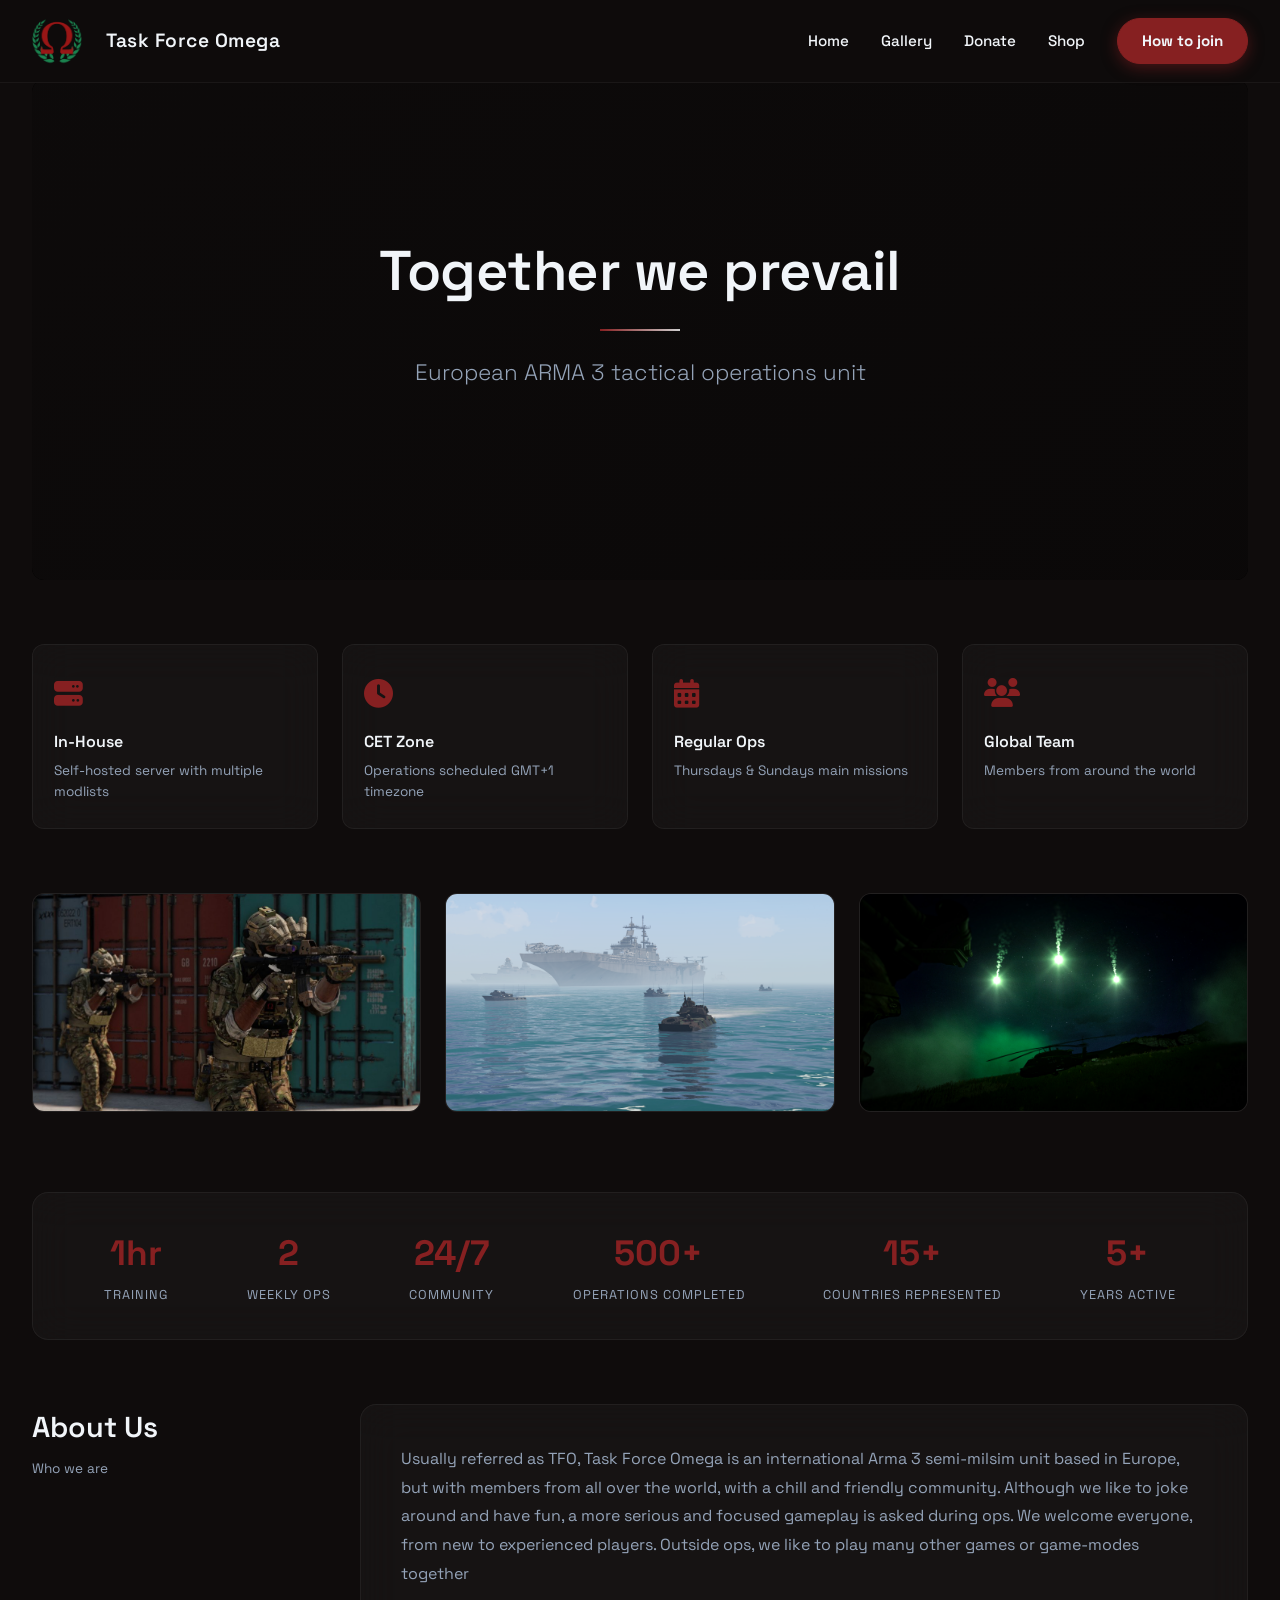
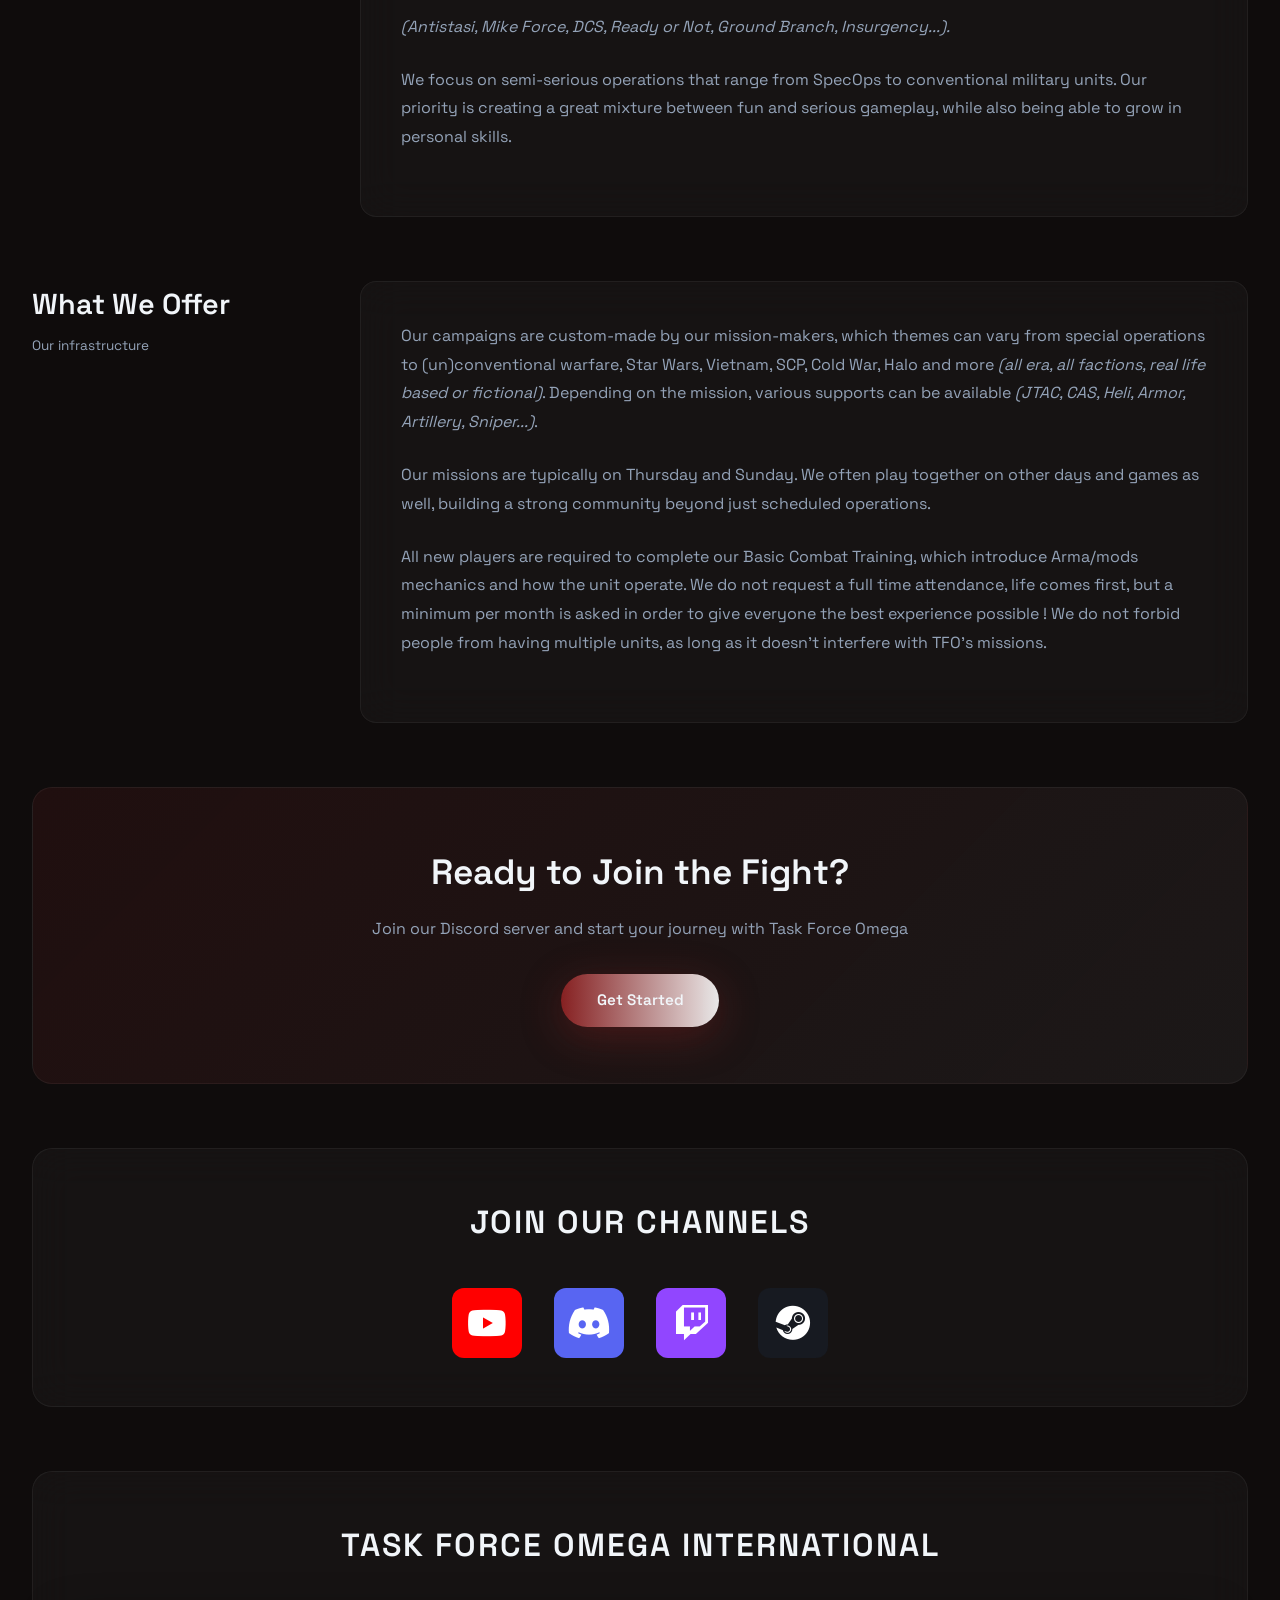
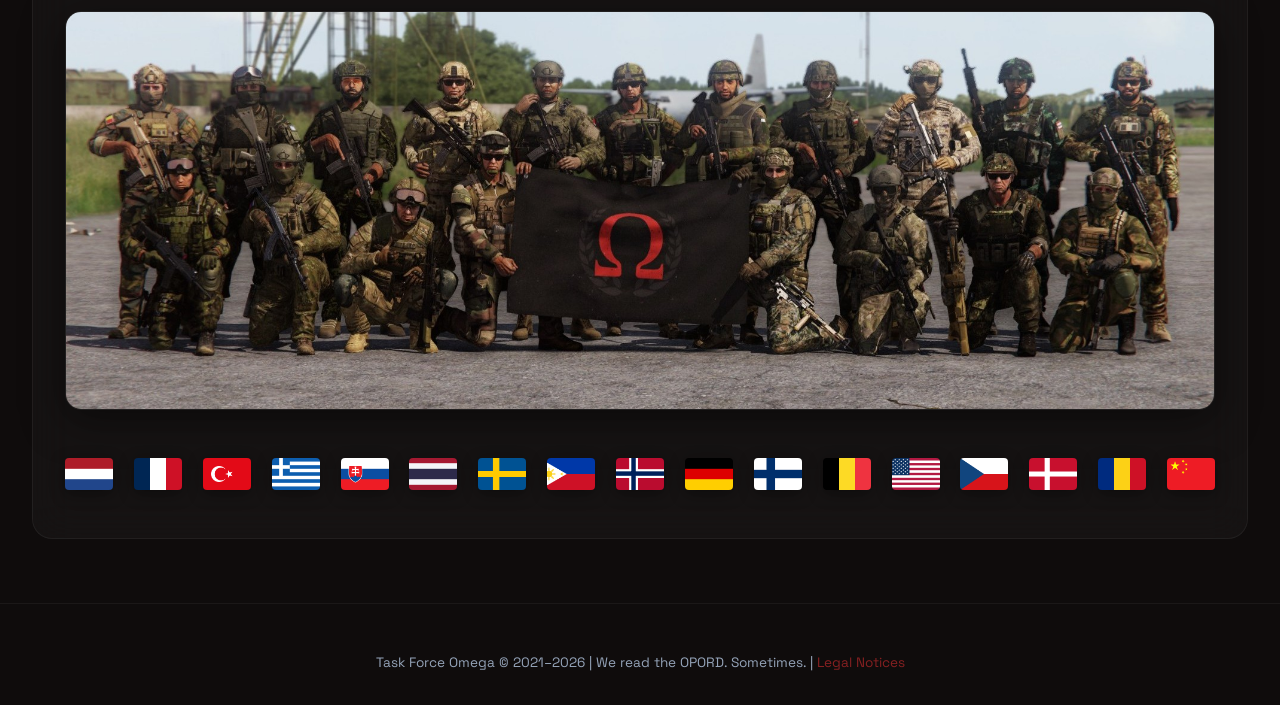
==== index.html @ 9d0a9ff1 "initial commit" ====
<!DOCTYPE html>
<html lang="en">
<head>
    <meta charset="UTF-8">
    <meta name="viewport" content="width=device-width, initial-scale=1.0">
    <meta name="theme-color" content="#862021">
    <title>Task Force Omega - Semi-Milsim Arma 3 Unit</title>

    <!-- Favicon -->
    <link rel="shortcut icon" type="image/png" href="tfo-emoji.png">

    <!-- Stylesheets -->
    <link rel="stylesheet" href="styles.css">

    <!-- Google Fonts -->
    <link rel="preconnect" href="https://fonts.googleapis.com">
    <link rel="preconnect" href="https://fonts.gstatic.com" crossorigin>
    <link href="https://fonts.googleapis.com/css2?family=Space+Grotesk:wght@300;400;500;600;700&display=swap" rel="stylesheet">

    <!-- Font Awesome Icons -->
    <link rel="stylesheet" href="https://cdnjs.cloudflare.com/ajax/libs/font-awesome/6.5.1/css/all.min.css">

    <!-- SEO & Social Sharing -->
    <meta name="robots" content="index, follow">
    <meta name="description" content="Task Force Omega is an international Arma 3 semi-milsim unit based in Europe. Join our chill yet tactical community for ops, training, and more.">
    <link rel="canonical" href="https://taskforceomega.eu/">

    <!-- Open Graph -->
    <meta property="og:site_name" content="Task Force Omega">
    <meta property="og:type" content="website">
    <meta property="og:url" content="https://taskforceomega.eu/">
    <meta property="og:title" content="Task Force Omega — Semi-Milsim Arma 3 Unit">
    <meta property="og:description" content="An international Arma 3 semi-milsim community. Serious ops, chill atmosphere. Join TFO today.">
    <meta property="og:image" content="https://taskforceomega.eu/assets/img/og/og-home.jpg">
    <meta property="og:image:width" content="1200">
    <meta property="og:image:height" content="630">
    <meta property="og:image:type" content="image/jpeg">
    <meta property="og:locale" content="en_GB">

    <!-- Twitter / X Card -->
    <meta name="twitter:card" content="summary_large_image">
    <meta name="twitter:title" content="Task Force Omega — Semi-Milsim Arma 3 Unit">
    <meta name="twitter:description" content="An international Arma 3 semi-milsim community. Serious ops, chill atmosphere. Join TFO today.">
    <meta name="twitter:image" content="https://taskforceomega.eu/assets/img/og/og-home.jpg">

    <!-- Structured Data — Organization Schema -->
    <script type="application/ld+json">
        {
            "@context": "https://schema.org",
            "@type": "Organization",
            "name": "Task Force Omega",
            "alternateName": "TFO",
            "url": "https://taskforceomega.eu",
            "logo": "https://taskforceomega.eu/tfo-emoji.png",
            "description": "Task Force Omega is an international Arma 3 semi-milsim unit based in Europe, with members from all over the world.",
            "sameAs": [
                "https://youtube.com/@taskforceomega",
                "https://discord.gg/FuwCrJF",
                "https://twitch.tv/taskforceomega",
                "https://steamcommunity.com/groups/taskforceomega"
            ]
        }
    </script>
</head>

<body>

<!-- Dust particles -->
<div class="dust-container" id="dustContainer"></div>


<!-- ================================================
     NAVIGATION
================================================ -->
<nav>
    <div class="nav-container">
        <div class="nav-left">
            <a href="index.html" class="logo-link">
                <img src="tfo-emoji.png" alt="Task Force Omega Logo" class="logo-image">
                <div class="logo-text">Task Force Omega</div>
            </a>
        </div>
        <div class="nav-menu">
            <a href="index.html" class="nav-link">Home</a>
            <a href="gallery.html" class="nav-link">Gallery</a>
            <a href="donate.html" class="nav-link">Donate</a>
            <a href="shop.html" class="nav-link shop-link" data-default="Shop" data-hover="Coming soon">Shop</a>
            <a href="join-us.html" class="nav-link highlight">How to join</a>
        </div>
    </div>
</nav>


<!-- ================================================
     MAIN WRAPPER
================================================ -->
<div class="wrapper">

    <!-- Hero — YouTube background, autoplay muted -->
    <section class="hero-section">
        <div class="video-background">
            <iframe
                    title="Task Force Omega — Unit Showcase"
                    src="https://www.youtube.com/embed/Ne2mgo9onow?autoplay=1&mute=1&loop=1&playlist=Ne2mgo9onow&controls=0&showinfo=0&rel=0&modestbranding=1&playsinline=1"
                    frameborder="0"
                    allow="autoplay; encrypted-media; picture-in-picture"
                    allowfullscreen>
            </iframe>
        </div>
        <div class="hero-overlay"></div>
        <div class="hero-content">
            <h1>Together we prevail</h1>
            <div class="accent-line"></div>
            <p class="hero-tagline">European ARMA 3 tactical operations unit</p>
        </div>
    </section>


    <!-- ================================================
         CONTENT WRAPPER
    ================================================ -->
    <div class="content-wrapper">

        <!-- Info cards -->
        <section class="info-cards">
            <div class="info-card">
                <div class="info-card-icon"><i class="fas fa-server"></i></div>
                <h3>In-House</h3>
                <p>Self-hosted server with multiple modlists</p>
            </div>
            <div class="info-card">
                <div class="info-card-icon"><i class="fas fa-clock"></i></div>
                <h3>CET Zone</h3>
                <p>Operations scheduled GMT+1 timezone</p>
            </div>
            <div class="info-card">
                <div class="info-card-icon"><i class="fas fa-calendar-alt"></i></div>
                <h3>Regular Ops</h3>
                <p>Thursdays & Sundays main missions</p>
            </div>
            <div class="info-card">
                <div class="info-card-icon"><i class="fas fa-users"></i></div>
                <h3>Global Team</h3>
                <p>Members from around the world</p>
            </div>
        </section>


        <!-- Gallery preview — update imgs/ paths as needed -->
        <section class="gallery-section">
            <div class="gallery-grid">
                <div class="gallery-item">
                    <img src="imgs/2.jpg" alt="Task Force Omega Naval Operations">
                </div>
                <div class="gallery-item">
                    <img src="imgs/1.png" alt="Task Force Omega Special Operations">
                </div>
                <div class="gallery-item">
                    <img src="imgs/3.jpg" alt="Task Force Omega Night Operations">
                </div>
            </div>
        </section>


        <!-- Stats bar -->
        <div class="stats-bar">
            <div class="stat">
                <span class="stat-value">1hr</span>
                <span class="stat-label">Training</span>
            </div>
            <div class="stat">
                <span class="stat-value">2</span>
                <span class="stat-label">Weekly Ops</span>
            </div>
            <div class="stat">
                <span class="stat-value">24/7</span>
                <span class="stat-label">Community</span>
            </div>
            <div class="stat">
                <span class="stat-value">500+</span>
                <span class="stat-label">Operations Completed</span>
            </div>
            <div class="stat">
                <span class="stat-value">15+</span>
                <span class="stat-label">Countries Represented</span>
            </div>
            <div class="stat">
                <span class="stat-value">5+</span>
                <span class="stat-label">Years Active</span>
            </div>
        </div>


        <!-- About Us -->
        <section class="content-section">
            <div class="section-label">
                <h2>About Us</h2>
                <p class="subtitle">Who we are</p>
            </div>
            <div class="section-content">
                <p>Usually referred as TFO, Task Force Omega is an international Arma 3 semi-milsim unit based in Europe, but with members from all over the world, with a chill and friendly community. Although we like to joke around and have fun, a more serious and focused gameplay is asked during ops. We welcome everyone, from new to experienced players. Outside ops, we like to play many other games or game-modes together</p>
                <p><em>(Antistasi, Mike Force, DCS, Ready or Not, Ground Branch, Insurgency...).</em></p>
                <p>We focus on semi-serious operations that range from SpecOps to conventional military units. Our priority is creating a great mixture between fun and serious gameplay, while also being able to grow in personal skills.</p>
            </div>
        </section>


        <!-- What We Offer -->
        <section class="content-section">
            <div class="section-label">
                <h2>What We Offer</h2>
                <p class="subtitle">Our infrastructure</p>
            </div>
            <div class="section-content">
                <p>Our campaigns are custom-made by our mission-makers, which themes can vary from special operations to (un)conventional warfare, Star Wars, Vietnam, SCP, Cold War, Halo and more <i>(all era, all factions, real life based or fictional)</i>. Depending on the mission, various supports can be available <i>(JTAC, CAS, Heli, Armor, Artillery, Sniper...)</i>.</p>
                <p>Our missions are typically on Thursday and Sunday. We often play together on other days and games as well, building a strong community beyond just scheduled operations.</p>
                <p>All new players are required to complete our Basic Combat Training, which introduce Arma/mods mechanics and how the unit operate. We do not request a full time attendance, life comes first, but a minimum per month is asked in order to give everyone the best experience possible ! We do not forbid people from having multiple units, as long as it doesn't interfere with TFO's missions.</p>
            </div>
        </section>


        <!-- CTA -->
        <div class="cta-container">
            <h2>Ready to Join the Fight?</h2>
            <p>Join our Discord server and start your journey with Task Force Omega</p>
            <a href="join-us.html" class="btn-discord">Get Started</a>
        </div>


        <!-- Social links — update URLs as needed -->
        <section class="social-section">
            <h2>Join Our Channels</h2>
            <div class="social-icons">
                <a href="https://youtube.com/@taskforceomega" target="_blank" class="social-icon youtube" title="YouTube" aria-label="Task Force Omega on YouTube">
                    <i class="fab fa-youtube" aria-hidden="true"></i>
                </a>
                <a href="https://discord.gg/FuwCrJF" target="_blank" class="social-icon discord" title="Discord" aria-label="Join our Discord server">
                    <i class="fab fa-discord" aria-hidden="true"></i>
                </a>
                <a href="https://twitch.tv/taskforceomega" target="_blank" class="social-icon twitch" title="Twitch" aria-label="Task Force Omega on Twitch">
                    <i class="fab fa-twitch" aria-hidden="true"></i>
                </a>
                <a href="https://steamcommunity.com/groups/taskforceomega" target="_blank" class="social-icon steam" title="Steam" aria-label="Task Force Omega Steam group">
                    <i class="fab fa-steam" aria-hidden="true"></i>
                </a>
            </div>
        </section>


        <!-- ================================================
             FLAGS SECTION
        ================================================ -->
        <section class="international-section">
            <h2>Task Force Omega International</h2>
            <div class="team-photo">
                <img src="imgs/team.jpg" alt="Task Force Omega Team Photo">
            </div>
            <div class="flags-container">
                <img src="flags/nl.png" alt="Netherlands" class="flag-icon">
                <img src="flags/fr.png" alt="France" class="flag-icon">
                <img src="flags/us.png" alt="USA" class="flag-icon">
                <img src="flags/tr.png" alt="Turkey" class="flag-icon">
                <!--<img src="flags/gb.png" alt="United Kingdom" class="flag-icon">-->
                <img src="flags/de.png" alt="Germany" class="flag-icon">
                <!--<img src="flags/ch.png" alt="Switzerland" class="flag-icon">-->
                <img src="flags/cn.png" alt="China" class="flag-icon">
                <img src="flags/be.png" alt="Belgium" class="flag-icon">
                <!--<img src="flags/pl.png" alt="Poland" class="flag-icon">-->
                <img src="flags/gr.png" alt="Greece" class="flag-icon">
                <img src="flags/sk.png" alt="Slovakia" class="flag-icon">
                <img src="flags/ph.png" alt="Philippines" class="flag-icon">
                <!--<img src="flags/ua.png" alt="Ukraine" class="flag-icon">-->
                <img src="flags/se.png" alt="Sweden" class="flag-icon">
                <img src="flags/no.png" alt="Norway" class="flag-icon">
                <img src="flags/fi.png" alt="Finland" class="flag-icon">
                <img src="flags/cz.png" alt="Czech Republic" class="flag-icon">
                <img src="flags/th.png" alt="Thailand" class="flag-icon">
                <img src="flags/dk.png" alt="Denmark" class="flag-icon">
                <img src="flags/ro.png" alt="Romania" class="flag-icon">
            </div>
        </section>

    </div>
    <!-- End Content Wrapper -->


    <!-- Footer -->
    <footer>
        <p id="footer-tagline">Task Force Omega &copy; 2021–2026 | <a href="legal.html">Legal Notices</a></p>
    </footer>

</div>
<!-- End Main Wrapper -->


<!-- ================================================
     JAVASCRIPT
================================================ -->
<script>
    // Dust particles
    const dustContainer = document.getElementById('dustContainer');
    for (let i = 0; i < 50; i++) {
        const dust = document.createElement('div');
        dust.className = 'dust';
        dust.style.left = Math.random() * 100 + '%';
        dust.style.animationDuration = (Math.random() * 10 + 10) + 's';
        dust.style.animationDelay = Math.random() * 5 + 's';
        dustContainer.appendChild(dust);
    }

    // Flag shuffle — randomised
    function shuffleFlags() {
        const container = document.querySelector('.flags-container');
        const flags = Array.from(container.children);

        const nlFlag = flags.find(f => f.src.includes('nl.png'));
        const frFlag = flags.find(f => f.src.includes('fr.png'));
        const rest   = flags.filter(f => !f.src.includes('nl.png') && !f.src.includes('fr.png'));

        for (let i = rest.length - 1; i > 0; i--) {
            const j = Math.floor(Math.random() * (i + 1));
            [rest[i], rest[j]] = [rest[j], rest[i]];
        }

        container.innerHTML = '';
        if (nlFlag) container.appendChild(nlFlag);
        if (frFlag) container.appendChild(frFlag);
        rest.forEach(f => container.appendChild(f));
    }

    // Shop Easter egg
    function setupShopEasterEgg() {
        const shopLink = document.querySelector('.shop-link');
        if (!shopLink) return;

        const defaultText = shopLink.dataset.default || 'Shop';
        const hoverText   = shopLink.dataset.hover   || 'Coming soon';
        let clicks = 0;

        shopLink.addEventListener('mouseenter', () => {
            if (clicks === 0) shopLink.textContent = hoverText;
        });
        shopLink.addEventListener('mouseleave', () => {
            if (clicks === 0) shopLink.textContent = defaultText;
        });
        shopLink.addEventListener('click', (e) => {
            clicks++;
            if (clicks === 1) {
                e.preventDefault();
                shopLink.textContent = 'Coming soon';
                shopLink.classList.add('shop-primed');
            } else if (clicks === 2) {
                e.preventDefault();
                shopLink.textContent = 'COMING SOON';
            }
        });
    }

    window.addEventListener('DOMContentLoaded', () => {
        shuffleFlags();
        setupShopEasterEgg();
    });

    // Random footer tagline
    const taglines = [
        'We came for Arma, we stayed for the Discord drama',
        'Six years of Zeus-induced trauma',
        'The helicopter was never coming',
        'Internationally dysfunctional since 2021',
        'CAS requested. CAS denied. As always.',
        'Friendship forged in friendly fire',
        'Not affiliated with any real military. Unfortunately.',
        'We read the OPORD. Sometimes.',
        'No op was ever cancelled. It was just... postponed indefinitely.',
        'Server uptime: better than our attendance rate'
    ];
    const tagline = taglines[Math.floor(Math.random() * taglines.length)];
    document.getElementById('footer-tagline').innerHTML =
        'Task Force Omega &copy; 2021\u20132026 | ' + tagline + ' | <a href="legal.html">Legal Notices</a>';
</script>

</body>
</html>
---- styles.css ----
/*
 * ================================================
 * TASK FORCE OMEGA - STYLESHEET
 * ================================================
 * Table of Contents:
 * 1.  CSS Variables & Reset
 * 2.  Base Styles & Animations
 * 3.  Navigation
 * 4.  Hero Sections
 * 5.  Content Sections
 * 6.  Cards & Grid Layouts
 * 7.  Buttons & CTAs
 * 8.  Gallery & Lightbox
 * 9.  Social & International Section
 * 10. Join-Us Page
 * 11. Footer
 * 12. Responsive Design
 * ================================================
 */


/* ================================================
   1. CSS VARIABLES & RESET
   ================================================ */

:root {
    --bg:       #0f0c0c;
    --red:      #862021;
    --text:     #f1f5f9;
    --text-dim: #94a3b8;
    --card:     rgba(255, 255, 255, 0.03);
    --border:   rgba(255, 255, 255, 0.05);
}

* {
    margin: 0;
    padding: 0;
    box-sizing: border-box;
}

body {
    font-family: 'Space Grotesk', sans-serif;
    background: var(--bg);
    color: var(--text);
    line-height: 1.6;
    overflow-x: hidden;
}


/* ================================================
   2. BASE STYLES & ANIMATIONS
   ================================================ */

.dust-container {
    position: fixed;
    width: 100%;
    height: 100%;
    top: 0;
    left: 0;
    z-index: 0;
    overflow: hidden;
    pointer-events: none;
}

.dust {
    position: absolute;
    width: 2px;
    height: 2px;
    background: rgba(255, 255, 255, 0.3);
    border-radius: 50%;
    animation: dustFloat linear infinite;
    opacity: 0;
}

@keyframes dustFloat {
    0%   { transform: translateY(100vh) translateX(0) rotate(0deg); opacity: 0; }
    10%  { opacity: 1; }
    90%  { opacity: 1; }
    100% { transform: translateY(-100vh) translateX(50px) rotate(360deg); opacity: 0; }
}

@keyframes zoomIn {
    from { transform: scale(0.8); opacity: 0; }
    to   { transform: scale(1);   opacity: 1; }
}

/* Main wrapper */
.wrapper {
    max-width: 1440px;
    margin: 0 auto;
    position: relative;
    z-index: 1;
    padding-top: 80px; /* Offset for fixed nav */
}

.content-wrapper {
    padding: 0 2rem;
    max-width: 1440px;
    margin: 0 auto;
}


/* ================================================
   3. NAVIGATION
   ================================================ */

nav {
    position: fixed;
    top: 0;
    left: 0;
    right: 0;
    display: flex;
    justify-content: space-between;
    align-items: center;
    padding: 1rem 2rem;
    border-bottom: 1px solid var(--border);
    background: rgba(15, 12, 12, 0.95);
    backdrop-filter: blur(10px);
    z-index: 1000;
}

.nav-container {
    max-width: 1440px;
    margin: 0 auto;
    width: 100%;
    display: flex;
    justify-content: space-between;
    align-items: center;
}

.nav-left {
    display: flex;
    align-items: center;
    gap: 1.5rem;
}

.logo-link {
    display: flex;
    align-items: center;
    gap: 1.5rem;
    text-decoration: none;
    transition: all 0.3s ease;
}

.logo-link:hover {
    transform: translateY(-2px);
}

.logo-image {
    height: 50px;
    width: 50px;
    object-fit: contain;
    transition: all 0.3s ease;
}

.logo-link:hover .logo-image {
    filter: drop-shadow(0 0 10px rgba(134, 32, 33, 0.6));
}

.logo-text {
    font-size: 1.2rem;
    font-weight: 600;
    letter-spacing: 0.5px;
    color: var(--text);
}

.nav-menu {
    display: flex;
    align-items: center;
    gap: 2rem;
}

.nav-link {
    color: var(--text);
    text-decoration: none;
    font-size: 0.95rem;
    font-weight: 500;
    transition: all 0.3s ease;
    padding: 0.5rem 0;
}

.nav-link:hover {
    color: var(--text-dim);
}

/* Highlighted pill button (How to join) */
.nav-link.highlight {
    font-weight: 700;
    background: var(--red);
    padding: 0.6rem 1.5rem;
    border: 1px solid var(--red);
    border-radius: 25px;
    transition: all 0.3s ease;
    box-shadow: 0 4px 15px rgba(134, 32, 33, 0.5);
}

.nav-link.highlight:hover {
    background: rgba(134, 32, 33, 0.2);
    color: var(--red);
    border-color: var(--red);
    box-shadow: 0 2px 10px rgba(134, 32, 33, 0.3);
}

/* Shop easter egg states */
.shop-link { position: relative; }

.shop-link.shop-primed { color: var(--text-dim); }

.shop-link.shop-primed:hover { color: var(--text); }


/* ================================================
   4. HERO SECTIONS
   ================================================ */

/* Video hero (index page) */
.hero-section {
    position: relative;
    width: calc(100% - 4rem);
    height: 500px;
    overflow: hidden;
    display: flex;
    align-items: center;
    justify-content: center;
    margin: 0 2rem 4rem 2rem;
    background: #000;
    border-radius: 12px;
}

.video-background {
    position: absolute;
    top: 0;
    left: 0;
    width: 100%;
    height: 100%;
    z-index: 0;
    border-radius: 12px;
    overflow: hidden;
}

.video-background iframe {
    position: absolute;
    top: 50%;
    left: 50%;
    width: 100vw;
    height: 56.25vw;
    min-height: 100%;
    min-width: 177.77vh;
    transform: translate(-50%, -50%);
    pointer-events: none;
}

.hero-overlay {
    position: absolute;
    top: 0;
    left: 0;
    width: 100%;
    height: 100%;
    background: linear-gradient(135deg, rgba(15,12,12,0.85), rgba(15,12,12,0.7));
    z-index: 1;
    pointer-events: none;
    border-radius: 12px;
}

.hero-content {
    position: relative;
    z-index: 2;
    text-align: center;
    padding: 0 2rem;
}

.hero-content h1 {
    font-size: 3.5rem;
    font-weight: 600;
    line-height: 1.2;
    margin-bottom: 1rem;
    letter-spacing: -0.5px;
}

.hero-tagline {
    font-size: 1.4rem;
    color: var(--text-dim);
    font-weight: 300;
    margin-bottom: 2rem;
}

.accent-line {
    width: 80px;
    height: 2px;
    background: linear-gradient(90deg, var(--red), rgba(255, 255, 255, 0.8));
    margin: 1.5rem auto;
}

/* Static hero (all other pages) */
.hero-section-1 {
    position: relative;
    width: calc(100% - 4rem);
    min-height: 300px;
    display: flex;
    flex-direction: column;
    align-items: center;
    justify-content: center;
    margin: 2rem 2rem 4rem 2rem;
    background: linear-gradient(135deg, rgba(134,32,33,0.15), rgba(255,255,255,0.05));
    border: 1px solid var(--border);
    border-radius: 12px;
    text-align: center;
}

.hero-section-1 .hero-content {
    padding: 4rem 2rem;
}

.hero-section-1 h1 {
    font-size: 3.5rem;
    font-weight: 600;
    line-height: 1.2;
    margin-bottom: 1rem;
    letter-spacing: -0.5px;
}

.hero-section-1 p {
    font-size: 1.4rem;
    color: var(--text-dim);
    font-weight: 300;
    max-width: 600px;
    margin: 0 auto;
}


/* ================================================
   5. CONTENT SECTIONS
   ================================================ */

/* Two-column layout with sticky label */
.content-section,
.main-section,
.impact-section {
    display: grid;
    grid-template-columns: 280px 1fr;
    gap: 3rem;
    margin-bottom: 4rem;
    align-items: start;
}

.section-label {
    position: sticky;
    top: 100px;
}

.section-label h2 {
    font-size: 1.8rem;
    font-weight: 600;
    margin-bottom: 0.5rem;
}

.section-label .subtitle {
    font-size: 0.85rem;
    color: var(--text-dim);
}

.section-content {
    background: var(--card);
    backdrop-filter: blur(20px);
    border: 1px solid var(--border);
    border-radius: 16px;
    padding: 2.5rem;
}

.section-content p {
    font-size: 1rem;
    color: var(--text-dim);
    margin-bottom: 1.5rem;
    line-height: 1.8;
}


/* ================================================
   6. CARDS & GRID LAYOUTS
   ================================================ */

/* Info cards — 4 columns */
.info-cards {
    display: grid;
    grid-template-columns: repeat(4, 1fr);
    gap: 1.5rem;
    margin-bottom: 4rem;
}

.info-card {
    background: var(--card);
    backdrop-filter: blur(20px);
    border: 1px solid var(--border);
    border-radius: 12px;
    padding: 1.6rem 1.3rem;
    transition: all 0.3s ease;
    position: relative;
    overflow: hidden;
}

.info-card::after {
    content: '';
    position: absolute;
    top: 0;
    left: 0;
    width: 100%;
    height: 2px;
    background: linear-gradient(90deg, var(--red), rgba(255, 255, 255, 0.6));
    transform: scaleX(0);
    transition: transform 0.4s ease;
}

.info-card:hover::after { transform: scaleX(1); }

.info-card:hover {
    transform: translateY(-8px);
    border-color: rgba(134, 32, 33, 0.4);
    box-shadow: 0 20px 50px rgba(0, 0, 0, 0.7);
}

.info-card-icon {
    font-size: 1.8rem;
    color: var(--red);
    margin-bottom: 0.8rem;
}

.info-card h3 {
    font-size: 1rem;
    margin-bottom: 0.4rem;
    font-weight: 600;
}

.info-card p {
    font-size: 0.85rem;
    color: var(--text-dim);
    line-height: 1.5;
}

/* Donation cards — 3 columns */
.donation-cards {
    display: grid;
    grid-template-columns: repeat(3, 1fr);
    gap: 1.5rem;
    margin-bottom: 4rem;
}

.donation-card {
    background: var(--card);
    backdrop-filter: blur(20px);
    border: 1px solid var(--border);
    border-radius: 12px;
    padding: 2rem 1.5rem;
    transition: all 0.3s ease;
    position: relative;
    overflow: hidden;
    text-align: center;
}

.donation-card::after {
    content: '';
    position: absolute;
    top: 0;
    left: 0;
    width: 100%;
    height: 2px;
    background: linear-gradient(90deg, var(--red), rgba(255, 255, 255, 0.6));
    transform: scaleX(0);
    transition: transform 0.4s ease;
}

.donation-card:hover::after { transform: scaleX(1); }

.donation-card:hover {
    transform: translateY(-8px);
    border-color: rgba(134, 32, 33, 0.4);
    box-shadow: 0 20px 50px rgba(0, 0, 0, 0.7);
}

.donation-card-icon {
    font-size: 2.5rem;
    color: var(--red);
    margin-bottom: 1rem;
}

.donation-card h3 {
    font-size: 1.3rem;
    margin-bottom: 0.8rem;
    font-weight: 600;
}

.donation-card p {
    font-size: 0.9rem;
    color: var(--text-dim);
    line-height: 1.6;
    margin-bottom: 1.5rem;
}

/* Stats bar */
.stats-bar {
    display: flex;
    justify-content: space-around;
    background: var(--card);
    backdrop-filter: blur(20px);
    border: 1px solid var(--border);
    border-radius: 16px;
    padding: 2rem;
    margin-bottom: 4rem;
}

.stat { text-align: center; }

.stat-value {
    font-size: 2.2rem;
    font-weight: 700;
    color: var(--red);
    display: block;
}

.stat-label {
    font-size: 0.8rem;
    color: var(--text-dim);
    text-transform: uppercase;
    letter-spacing: 1px;
}

/* Benefits grid — 2 columns */
.benefits-grid {
    display: grid;
    grid-template-columns: repeat(2, 1fr);
    gap: 1.5rem;
}

.benefit-item {
    display: flex;
    align-items: flex-start;
    gap: 1rem;
}

.benefit-icon {
    font-size: 1.3rem;
    color: var(--red);
    margin-top: 0.2rem;
}

.benefit-text {
    font-size: 0.95rem;
    color: var(--text-dim);
    line-height: 1.6;
}


/* ================================================
   7. BUTTONS & CTAs
   ================================================ */

.cta-container {
    text-align: center;
    background: linear-gradient(135deg, rgba(134,32,33,0.15), rgba(255,255,255,0.05));
    border: 1px solid var(--border);
    border-radius: 20px;
    padding: 3.5rem 2rem;
    position: relative;
    overflow: hidden;
    margin-bottom: 4rem;
}

.cta-container h2 {
    font-size: 2.2rem;
    margin-bottom: 1rem;
    font-weight: 600;
}

.cta-container p {
    font-size: 1rem;
    color: var(--text-dim);
    margin-bottom: 2rem;
}

.btn-discord {
    display: inline-flex;
    align-items: center;
    gap: 0.8rem;
    background: linear-gradient(90deg, var(--red), rgba(255, 255, 255, 0.9));
    color: var(--text);
    padding: 0.9rem 2.2rem;
    border-radius: 50px;
    font-weight: 600;
    font-size: 0.95rem;
    text-decoration: none;
    transition: all 0.3s ease;
    box-shadow: 0 10px 40px rgba(134, 32, 33, 0.4);
}

.btn-discord:hover {
    transform: translateY(-4px);
    box-shadow: 0 15px 50px rgba(134, 32, 33, 0.6);
}

.btn-donate,
.btn-download {
    display: inline-flex;
    align-items: center;
    gap: 0.6rem;
    background: linear-gradient(90deg, var(--red), rgba(255, 255, 255, 0.9));
    color: var(--text);
    padding: 0.8rem 1.8rem;
    border-radius: 50px;
    font-weight: 600;
    font-size: 0.9rem;
    text-decoration: none;
    transition: all 0.3s ease;
    box-shadow: 0 10px 40px rgba(134, 32, 33, 0.4);
}

.btn-donate:hover,
.btn-download:hover {
    transform: translateY(-2px);
    box-shadow: 0 15px 50px rgba(134, 32, 33, 0.6);
}

.btn-download { margin-top: 1rem; }


/* ================================================
   8. GALLERY & LIGHTBOX
   ================================================ */

.gallery-section { margin: 60px 0; }

.gallery-grid {
    display: grid;
    grid-template-columns: repeat(3, 1fr);
    gap: 24px;
    margin-bottom: 5rem;
}

.gallery-item {
    position: relative;
    overflow: hidden;
    border-radius: 12px;
    background: var(--card);
    border: 1px solid var(--border);
    aspect-ratio: 16/9;
    transition: transform 0.3s ease;
    cursor: pointer;
}

.gallery-item:hover {
    transform: scale(1.02);
    border-color: rgba(134, 32, 33, 0.3);
}

.gallery-item img {
    width: 100%;
    height: 100%;
    object-fit: cover;
    display: block;
    transition: transform 0.4s ease;
}

.gallery-item:hover img { transform: scale(1.05); }

/* Caption visible on hover */
.gallery-item-caption {
    position: absolute;
    bottom: 0;
    left: 0;
    right: 0;
    background: linear-gradient(to top, rgba(15, 12, 12, 0.95), transparent);
    padding: 1.5rem 1rem 1rem;
    opacity: 0;
    transition: opacity 0.3s ease;
    font-size: 0.85rem;
    color: var(--text-dim);
}

.gallery-item:hover .gallery-item-caption { opacity: 1; }

/* Lightbox */
.lightbox {
    display: none;
    position: fixed;
    top: 0;
    left: 0;
    width: 100%;
    height: 100%;
    background: rgba(15, 12, 12, 0.8);
    z-index: 9999;
    justify-content: center;
    align-items: center;
    backdrop-filter: blur(5px);
}

.lightbox.active { display: flex; }

.lightbox-content {
    max-width: 90vw;
    max-height: 90vh;
    position: relative;
    animation: zoomIn 0.3s ease;
}

.lightbox-content img {
    max-width: 95%;
    max-height: 90vh;
    width: auto;
    height: auto;
    display: block;
    margin: 0 auto;
    border-radius: 8px;
    box-shadow: 0 20px 60px rgba(0, 0, 0, 0.9);
}

.lightbox-close {
    position: absolute;
    top: -40px;
    right: 0;
    color: var(--text);
    font-size: 2rem;
    cursor: pointer;
    transition: all 0.3s ease;
    z-index: 10000;
}

.lightbox-close:hover {
    color: var(--red);
    transform: rotate(90deg);
}

.lightbox-caption {
    position: absolute;
    bottom: -50px;
    left: 0;
    right: 0;
    text-align: center;
    color: var(--text);
    font-size: 0.9rem;
    padding: 0 1rem;
}

.lightbox-nav {
    position: absolute;
    top: 50%;
    transform: translateY(-50%);
    color: var(--text);
    font-size: 4rem;
    cursor: pointer;
    user-select: none;
    z-index: 10001;
    transition: all 0.3s ease;
    padding: 1rem;
    line-height: 1;
}

.lightbox-nav:hover {
    color: var(--red);
    transform: translateY(-50%) scale(1.2);
}

.lightbox-prev { left: 2rem; }
.lightbox-next { right: 2rem; }

/* Mobile landscape — caption inside image */
@media (max-width: 932px) and (orientation: landscape) {
    .lightbox-content {
        max-height: 85vh;
        display: inline-block;
        position: relative;
        overflow: hidden;
        border-radius: 8px;
    }

    .lightbox-content img {
        max-height: 85vh;
        max-width: 100%;
        width: auto;
        display: block;
    }

    .lightbox-caption {
        position: absolute;
        bottom: 0;
        width: 100%;
        background: linear-gradient(to top, rgba(15,12,12,0.95), rgba(15,12,12,0.7));
        padding: 0.8rem 1rem;
        font-size: 0.8rem;
        border-radius: 0 0 8px 8px;
        box-sizing: border-box;
    }
}


/* ================================================
   9. SOCIAL & INTERNATIONAL SECTION
   ================================================ */

.social-section,
.international-section {
    background: var(--card);
    backdrop-filter: blur(20px);
    border: 1px solid var(--border);
    border-radius: 20px;
    padding: 3rem 2rem;
    margin-bottom: 4rem;
    text-align: center;
}

.social-section h2,
.international-section h2 {
    font-size: 2rem;
    font-weight: 600;
    margin-bottom: 2.5rem;
    letter-spacing: 2px;
    text-transform: uppercase;
}

.social-icons {
    display: flex;
    justify-content: center;
    align-items: center;
    gap: 2rem;
    flex-wrap: wrap;
}

.social-icon {
    width: 70px;
    height: 70px;
    display: flex;
    align-items: center;
    justify-content: center;
    border-radius: 12px;
    transition: all 0.3s ease;
    text-decoration: none;
    font-size: 2.2rem;
}

.social-icon:hover {
    transform: translateY(-8px);
    box-shadow: 0 15px 40px rgba(0, 0, 0, 0.5);
}

.social-icon.youtube { background: #FF0000; color: white; }
.social-icon.discord { background: #5865F2; color: white; }
.social-icon.twitch  { background: #9146FF; color: white; }
.social-icon.steam   { background: #171a21; color: white; }

.team-photo {
    width: 100%;
    max-width: 1200px;
    margin: 0 auto 3rem auto;
    border-radius: 16px;
    overflow: hidden;
    box-shadow: 0 10px 40px rgba(0, 0, 0, 0.5);
    border: 1px solid var(--border);
}

.team-photo img {
    width: 100%;
    height: auto;
    display: block;
    transition: transform 0.3s ease;
}

.team-photo:hover img { transform: scale(1.02); }

/* Flags — single row desktop, grid on smaller screens */
.flags-container {
    display: flex;
    justify-content: space-between;
    align-items: center;
    gap: 0.8rem;
    flex-wrap: nowrap;
    max-width: 1200px;
    margin: 0 auto;
}

.flag-icon {
    width: 48px;
    height: 32px;
    border-radius: 4px;
    box-shadow: 0 4px 15px rgba(0, 0, 0, 0.4);
    transition: all 0.3s ease;
    object-fit: cover;
}

.flag-icon:hover {
    transform: scale(1.1) translateY(-5px);
}

/* Switzerland flag is square */
.flag-icon[alt="Switzerland"] {
    width: 32px;
    height: 32px;
}


/* ================================================
   10. JOIN-US PAGE
   ================================================ */

/* Numbered steps */
.steps-list {
    list-style: none;
    counter-reset: step-counter;
}

.steps-list li {
    counter-increment: step-counter;
    position: relative;
    padding-left: 3.5rem;
    margin-bottom: 1.8rem;
}

.steps-list li:last-child { margin-bottom: 0; }

.steps-list li:before {
    content: counter(step-counter);
    position: absolute;
    left: 0;
    top: 0;
    width: 35px;
    height: 35px;
    background: var(--red);
    border-radius: 50%;
    display: flex;
    align-items: center;
    justify-content: center;
    font-weight: 700;
    font-size: 1rem;
}

.steps-list strong {
    display: block;
    font-size: 1.1rem;
    margin-bottom: 0.3rem;
    color: var(--text);
}

.steps-list p {
    font-size: 0.9rem;
    color: var(--text-dim);
    line-height: 1.6;
    margin: 0.3rem 0;
}

.steps-list p strong {
    display: inline;
    font-size: inherit;
    margin: 0;
    font-weight: 700;
}

.steps-list a {
    color: var(--red);
    text-decoration: none;
    font-weight: 600;
    transition: all 0.3s ease;
}

.steps-list a:hover { text-shadow: 0 0 10px rgba(134, 32, 33, 0.6); }

.steps-list em {
    color: var(--text-dim);
    font-size: 0.85rem;
}

/* Post-BCT checklist */
.after-bct {
    margin-top: 2.5rem;
    padding-top: 2.5rem;
    border-top: 1px solid rgba(134, 32, 33, 0.3);
}

.after-bct h3 {
    font-size: 1.2rem;
    color: var(--red);
    margin-bottom: 1rem;
    display: flex;
    align-items: center;
    gap: 0.5rem;
}

.after-bct ul { list-style: none; }

.after-bct li {
    padding: 0.6rem 0 0.6rem 1.5rem;
    position: relative;
    font-size: 0.9rem;
    color: var(--text-dim);
}

.after-bct li:before {
    content: "→";
    position: absolute;
    left: 0;
    color: var(--red);
    font-weight: bold;
}

.after-bct a {
    color: var(--red);
    text-decoration: none;
    font-weight: 600;
}

.after-bct a:hover { text-shadow: 0 0 10px rgba(134, 32, 33, 0.6); }

/* Modlist box */
.modlist-box {
    background: rgba(134, 32, 33, 0.05);
    border: 1px solid rgba(134, 32, 33, 0.2);
    border-radius: 10px;
    padding: 2rem;
    margin-bottom: 2rem;
}

.modlist-box h4 {
    font-size: 1.1rem;
    margin-bottom: 1rem;
}

.modlist-box ol {
    padding-left: 1.5rem;
    margin: 1rem 0;
}

.modlist-box li {
    margin: 0.6rem 0;
    color: var(--text-dim);
    font-size: 0.9rem;
}

.modlist-box strong {
    color: var(--text);
    font-weight: 700;
}

.modlist-box code {
    background: rgba(134, 32, 33, 0.2);
    padding: 0.2rem 0.5rem;
    border-radius: 4px;
    color: var(--red);
    font-family: monospace;
    font-size: 0.85rem;
}

.help-image {
    width: 100%;
    border-radius: 10px;
    margin: 1.5rem 0;
    border: 1px solid var(--border);
}


/* ================================================
   11. FOOTER
   ================================================ */

footer {
    text-align: center;
    padding: 3rem 0 2rem;
    color: var(--text-dim);
    font-size: 0.85rem;
    border-top: 1px solid var(--border);
    margin-top: 4rem;
}

footer a {
    color: var(--red);
    text-decoration: none;
    transition: all 0.3s ease;
}

footer a:hover {
    opacity: 0.8;
}


/* ================================================
   12. RESPONSIVE DESIGN
   ================================================ */

/* Tablet landscape (≤1024px) */
@media (max-width: 1024px) {
    .content-wrapper {
        padding: 0 1.5rem;
    }

    .hero-section,
    .hero-section-1 {
        width: calc(100% - 3rem);
        margin: 0 1.5rem 4rem 1.5rem;
    }

    .info-cards {
        grid-template-columns: repeat(2, 1fr);
    }

    .donation-cards,
    .gallery-grid {
        grid-template-columns: repeat(2, 1fr);
        gap: 16px;
    }

    .content-section,
    .main-section,
    .impact-section {
        grid-template-columns: 1fr;
        gap: 2rem;
    }

    .section-label { position: static; }

    .benefits-grid { grid-template-columns: 1fr; }

    /* Flags — 10 columns (2 rows) */
    .flags-container {
        display: grid;
        grid-template-columns: repeat(10, 1fr);
        gap: 1rem;
        justify-items: center;
    }

    .flag-icon { width: 45px; height: 30px; }
    .flag-icon[alt="Switzerland"] { width: 30px; height: 30px; }
}


/* Tablet portrait (≤768px) */
@media (max-width: 768px) {
    nav { padding: 1rem; }

    .nav-container {
        flex-direction: column;
        gap: 1rem;
    }

    .nav-left { width: 100%; }

    .logo-link { justify-content: center; }

    .logo-image { height: 40px; width: 40px; }

    .logo-text { font-size: 1.1rem; }

    .nav-menu {
        width: 100%;
        justify-content: center;
        gap: 1rem;
    }

    .nav-link.highlight {
        padding: 0.5rem 1rem;
        font-size: 0.85rem;
    }

    .wrapper { padding-top: 140px; }

    .hero-section {
        height: 400px;
        width: calc(100% - 2rem);
        margin: 0 1rem 4rem 1rem;
        border-radius: 16px;
    }

    .video-background,
    .hero-overlay { border-radius: 16px; }

    .hero-content h1,
    .hero-section-1 h1 { font-size: 2.5rem; }

    .hero-tagline,
    .hero-section-1 p { font-size: 1.1rem; }

    .hero-section-1 {
        min-height: 280px;
        width: calc(100% - 2rem);
        margin: 2rem 1rem 4rem 1rem;
        padding: 2.5rem 1rem;
    }

    .hero-section-1 .hero-content { padding: 3rem 1.5rem; }

    .section-content { padding: 1.5rem; }

    .steps-list li { padding-left: 3rem; }

    .modlist-box { padding: 1.5rem; }

    .stats-bar { flex-wrap: wrap; gap: 2rem; }

    .social-icons { gap: 1.5rem; }

    .social-icon { width: 60px; height: 60px; font-size: 1.8rem; }

    .team-photo { margin-bottom: 2rem; border-radius: 12px; }

    /* Flags — 5 columns (4 rows) */
    .flags-container { grid-template-columns: repeat(5, 1fr); gap: 1rem; }
    .flag-icon { width: 50px; height: 33px; }
    .flag-icon[alt="Switzerland"] { width: 33px; height: 33px; }

    .gallery-grid {
        grid-template-columns: 1fr;
        gap: 16px;
        margin-bottom: 4rem;
    }

    .gallery-section { margin: 40px 0; }

    .lightbox-nav { font-size: 3rem; padding: 0.5rem; }
    .lightbox-prev { left: 1rem; }
    .lightbox-next { right: 1rem; }
}


/* Small phones (≤640px) */
@media (max-width: 640px) {
    .hero-section { height: 350px; }

    .hero-content h1,
    .hero-section-1 h1 { font-size: 2rem; }

    .info-cards,
    .donation-cards { grid-template-columns: 1fr; }

    .social-section h2,
    .international-section h2 { font-size: 1.5rem; }

    .hero-section-1 { min-height: 250px; }

    .hero-section-1 p { font-size: 1rem; }
}


/* Extra small phones (≤480px) */
@media (max-width: 480px) {
    /* Flags — 4 columns (5 rows) */
    .flags-container { grid-template-columns: repeat(4, 1fr); gap: 0.8rem; }
    .flag-icon { width: 42px; height: 28px; }
    .flag-icon[alt="Switzerland"] { width: 28px; height: 28px; }
}


/* Large screens (≥1441px) */
@media (min-width: 1441px) {
    .wrapper,
    .content-wrapper { max-width: 1440px; }
}

/* ================================================
   13. ACCESSIBILITY ADDITIONS
   ================================================ */

/* Skip to main content link (keyboard navigation) */
.skip-link {
    position: absolute;
    top: -100%;
    left: 1rem;
    z-index: 9999;
    padding: 0.75rem 1.5rem;
    background: var(--red);
    color: var(--text);
    font-weight: 600;
    font-size: 0.9rem;
    border-radius: 0 0 8px 8px;
    text-decoration: none;
    transition: top 0.2s ease;
}

.skip-link:focus {
    top: 0;
}

/* Keyboard focus indicator (WCAG 2.1 AA) */
:focus-visible {
    outline: 2px solid var(--red);
    outline-offset: 3px;
    border-radius: 4px;
}

:focus:not(:focus-visible) {
    outline: none;
}

/* Respect user reduced-motion OS preference */
@media (prefers-reduced-motion: reduce) {
    *,
    *::before,
    *::after {
        animation-duration: 0.01ms !important;
        animation-iteration-count: 1 !important;
        transition-duration: 0.01ms !important;
    }

    .dust {
        display: none;
    }
}

/* ================================================
   14. 404 PAGE
   ================================================ */

.error-wrapper {
    min-height: 100dvh;
    display: flex;
    flex-direction: column;
    align-items: center;
    justify-content: center;
    text-align: center;
    padding: 2rem;
    position: relative;
    z-index: 1;
}

.error-code {
    font-size: clamp(6rem, 20vw, 12rem);
    font-weight: 700;
    line-height: 1;
    color: var(--red);
    opacity: 0.15;
    letter-spacing: -4px;
    position: absolute;
    user-select: none;
    pointer-events: none;
}

.error-content {
    position: relative;
    z-index: 2;
    max-width: 600px;
}

.error-content h1 {
    font-size: clamp(1.8rem, 5vw, 2.8rem);
    font-weight: 600;
    margin-bottom: 0.5rem;
    letter-spacing: -0.5px;
}

.error-content .accent-line {
    margin: 1.2rem auto;
}

.error-content .lead {
    font-size: 1.1rem;
    color: var(--text-dim);
    margin-bottom: 0.5rem;
    line-height: 1.7;
}

.error-content .sub {
    font-size: 0.85rem;
    color: var(--text-dim);
    opacity: 0.6;
    margin-bottom: 2.5rem;
    font-style: italic;
}

.error-actions {
    display: flex;
    gap: 1rem;
    justify-content: center;
    flex-wrap: wrap;
}

.btn-ghost {
    display: inline-flex;
    align-items: center;
    gap: 0.6rem;
    background: transparent;
    color: var(--text);
    padding: 0.8rem 1.8rem;
    border-radius: 50px;
    font-weight: 600;
    font-size: 0.9rem;
    text-decoration: none;
    border: 1px solid var(--border);
    transition: all 0.3s ease;
}

.btn-ghost:hover {
    border-color: rgba(134, 32, 33, 0.5);
    color: var(--text);
    transform: translateY(-2px);
}

.classified-stamp {
    margin-top: 3rem;
    display: inline-block;
    border: 2px solid rgba(134, 32, 33, 0.3);
    color: rgba(134, 32, 33, 0.4);
    font-size: 0.7rem;
    font-weight: 700;
    letter-spacing: 4px;
    text-transform: uppercase;
    padding: 0.4rem 1rem;
    border-radius: 4px;
    transform: rotate(-2deg);
    user-select: none;
}
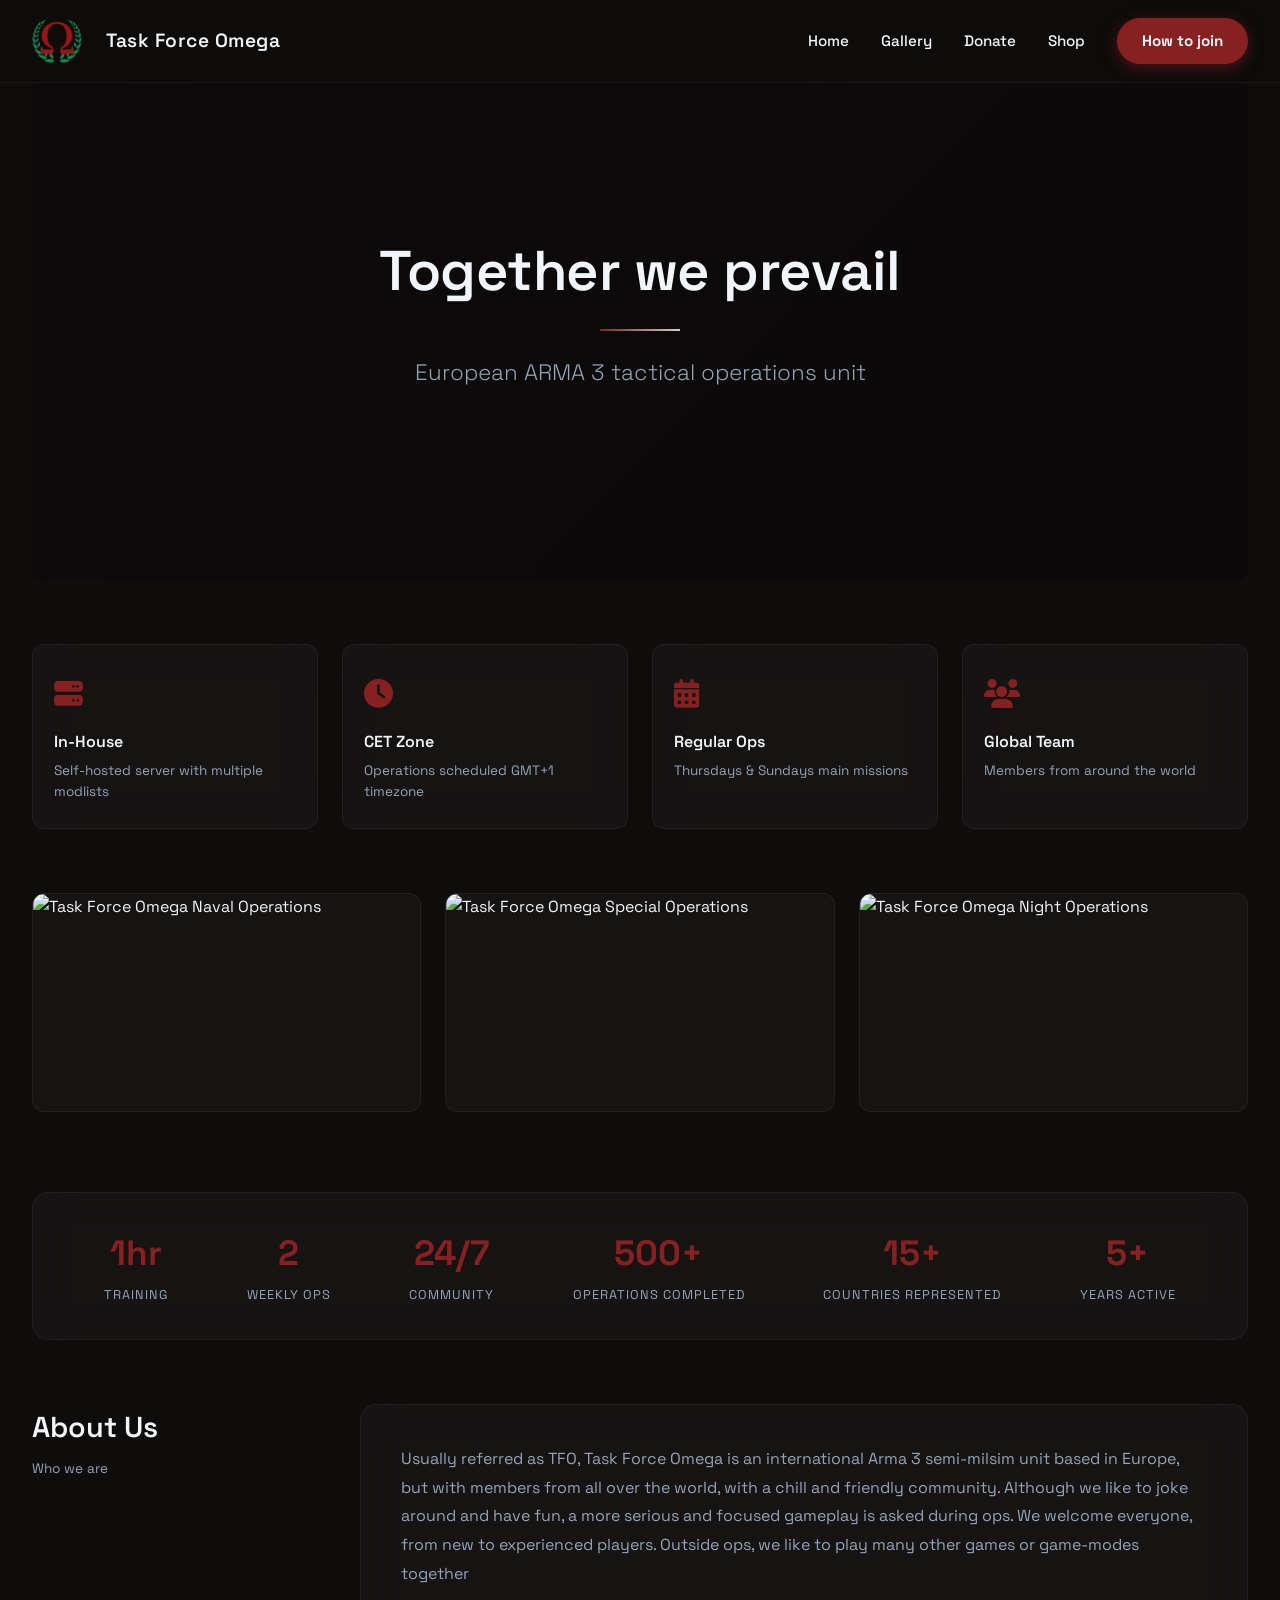
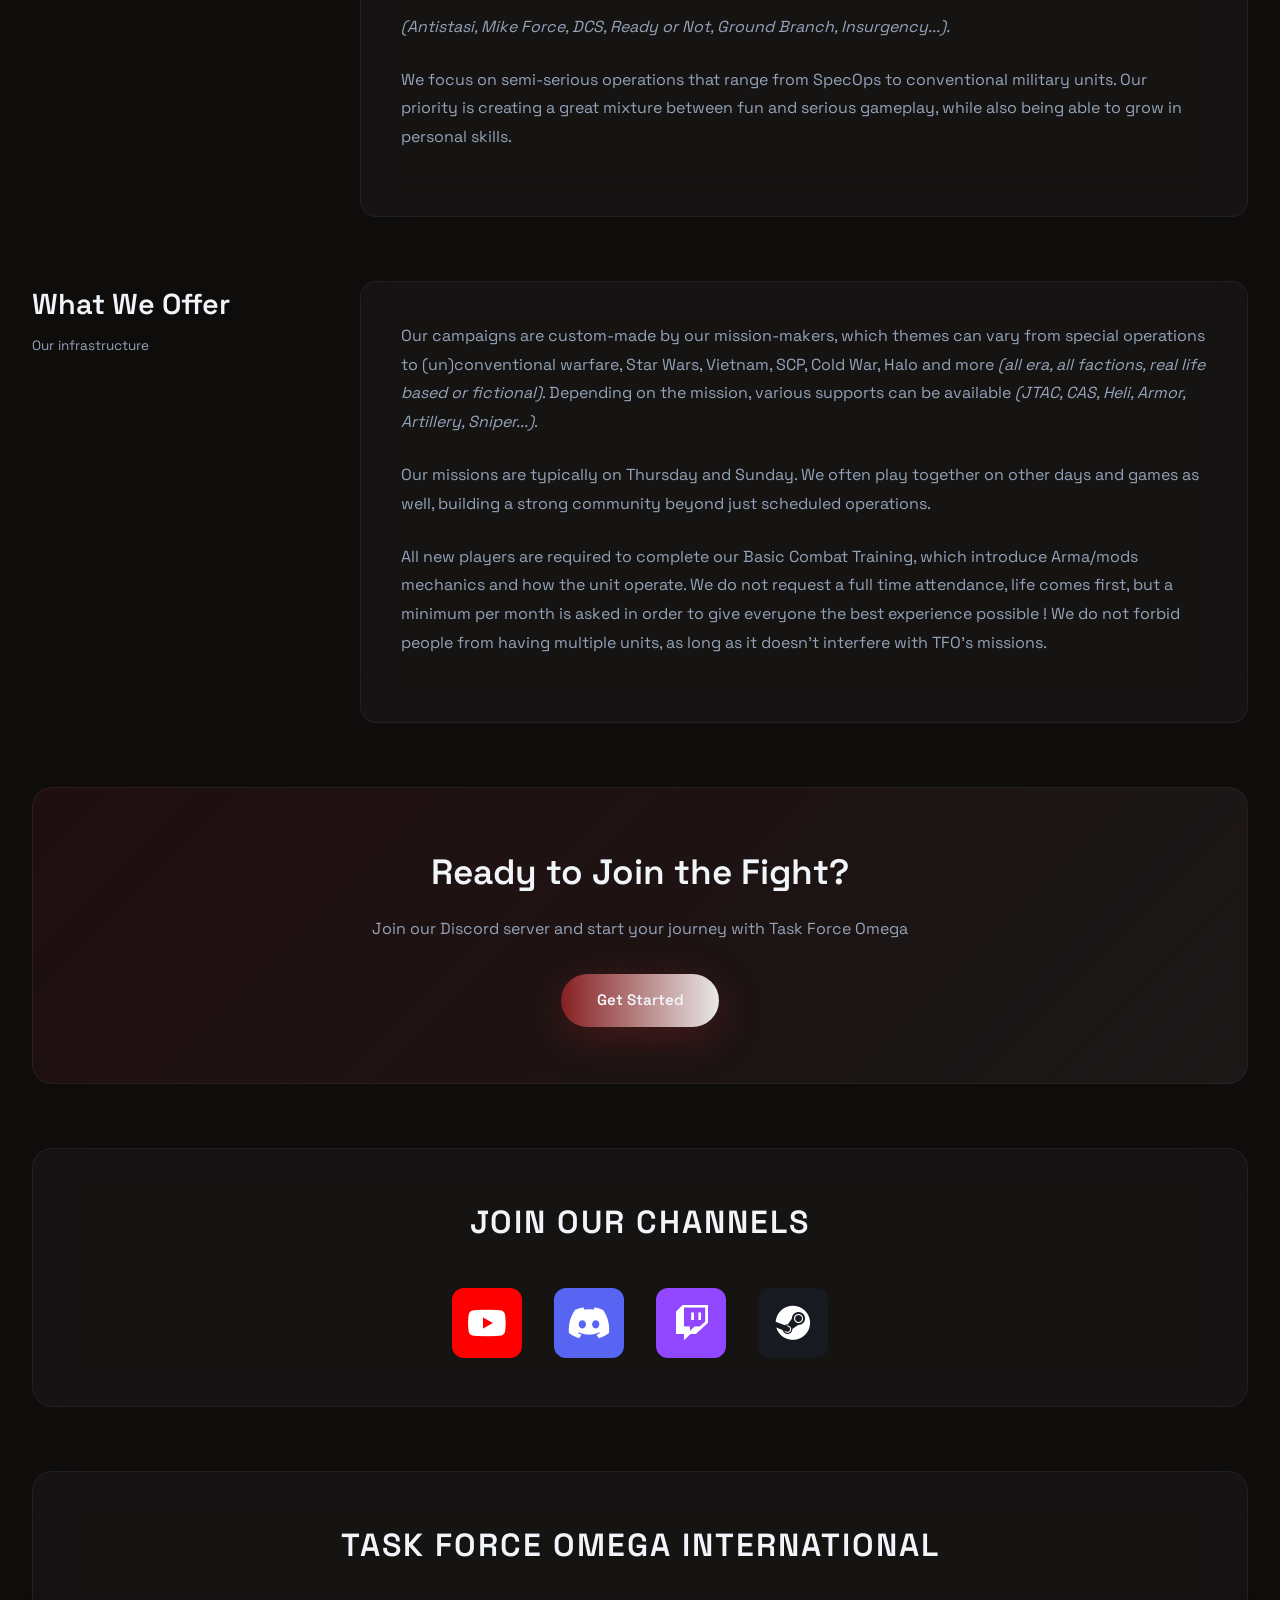
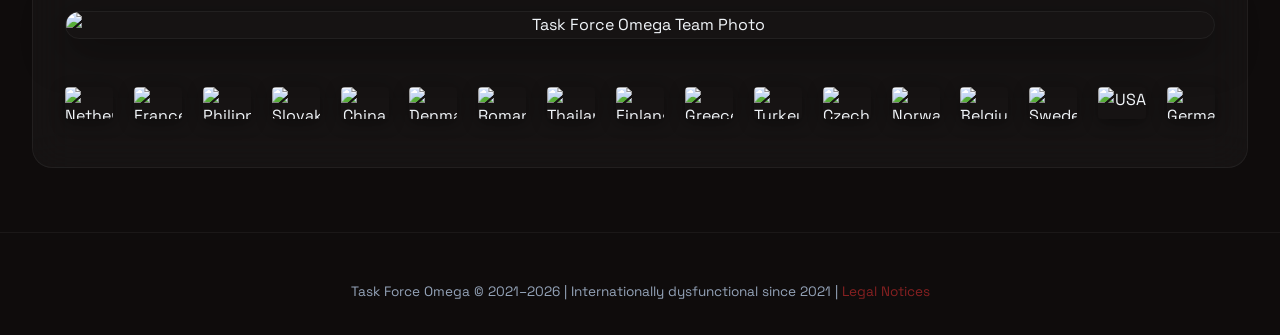
==== commit 4f8b253d: "feat: signup page, netlify function, updated styles and gitignore" ====
--- a/index.html
+++ b/index.html
@@ -76,7 +76,7 @@
     <div class="nav-container">
         <div class="nav-left">
             <a href="index.html" class="logo-link">
-                <img src="tfo-emoji.png" alt="Task Force Omega Logo" class="logo-image">
+                <img src="assets/tfo-emoji.png" alt="Task Force Omega Logo" class="logo-image">
                 <div class="logo-text">Task Force Omega</div>
             </a>
         </div>
--- a/styles.css
+++ b/styles.css
@@ -1399,4 +1399,201 @@
     border-radius: 4px;
     transform: rotate(-2deg);
     user-select: none;
+}
+
+/* ================================================
+15. SIGNUP FORM
+================================================ */
+
+.signup-form { display: flex; flex-direction: column; gap: 0.5rem; }
+
+.form-group { display: flex; flex-direction: column; gap: 0.5rem; }
+
+.form-group label {
+    font-size: 0.95rem;
+    font-weight: 600;
+    color: var(--text);
+}
+
+.form-group .hint {
+    font-size: 0.82rem;
+    color: var(--text-dim);
+    margin-bottom: 0.3rem;
+    line-height: 1.5;
+}
+
+.form-group input[type="text"] {
+    background: rgba(255,255,255,0.04);
+    border: 1px solid var(--border);
+    border-radius: 8px;
+    padding: 0.75rem 1rem;
+    color: var(--text);
+    font-family: 'Space Grotesk', sans-serif;
+    font-size: 0.95rem;
+    transition: border-color 0.2s ease;
+    outline: none;
+}
+
+.form-group input[type="text"]:focus {
+    border-color: rgba(134, 32, 33, 0.6);
+}
+
+.radio-group { display: flex; flex-direction: column; gap: 0.6rem; }
+
+.radio-option {
+    display: flex;
+    align-items: center;
+    gap: 0.75rem;
+    cursor: pointer;
+    padding: 0.6rem 0.9rem;
+    border-radius: 8px;
+    border: 1px solid var(--border);
+    background: rgba(255,255,255,0.02);
+    transition: all 0.2s ease;
+    font-size: 0.9rem;
+    color: var(--text-dim);
+}
+
+.radio-option:hover {
+    border-color: rgba(134, 32, 33, 0.4);
+    background: rgba(134, 32, 33, 0.05);
+    color: var(--text);
+}
+
+.radio-option input[type="radio"] { display: none; }
+
+.radio-option .radio-dot {
+    width: 16px;
+    height: 16px;
+    border-radius: 50%;
+    border: 2px solid var(--text-dim);
+    flex-shrink: 0;
+    transition: all 0.2s ease;
+    display: flex;
+    align-items: center;
+    justify-content: center;
+}
+
+.radio-option input[type="radio"]:checked + .radio-dot {
+    border-color: var(--red);
+    background: var(--red);
+    box-shadow: 0 0 8px rgba(134, 32, 33, 0.5);
+}
+
+.radio-option:has(input:checked) {
+    border-color: rgba(134, 32, 33, 0.5);
+    background: rgba(134, 32, 33, 0.08);
+    color: var(--text);
+}
+
+.form-divider {
+    border: none;
+    border-top: 1px solid rgba(134, 32, 33, 0.2);
+    margin: 0.5rem 0;
+}
+
+.form-section-title {
+    font-size: 0.75rem;
+    text-transform: uppercase;
+    letter-spacing: 2px;
+    color: var(--red);
+    font-weight: 600;
+}
+
+.btn-submit {
+    display: inline-flex;
+    align-items: center;
+    justify-content: center;
+    gap: 0.8rem;
+    background: linear-gradient(90deg, var(--red), rgba(255,255,255,0.9));
+    color: var(--text);
+    padding: 0.9rem 2.5rem;
+    border-radius: 50px;
+    font-weight: 600;
+    font-size: 0.95rem;
+    font-family: 'Space Grotesk', sans-serif;
+    border: none;
+    cursor: pointer;
+    transition: all 0.3s ease;
+    box-shadow: 0 10px 40px rgba(134, 32, 33, 0.4);
+    align-self: flex-start;
+}
+
+.btn-submit:hover {
+    transform: translateY(-4px);
+    box-shadow: 0 15px 50px rgba(134, 32, 33, 0.6);
+}
+
+.btn-submit:disabled {
+    opacity: 0.5;
+    cursor: not-allowed;
+    transform: none;
+}
+
+.form-feedback {
+    display: none;
+    padding: 1rem 1.5rem;
+    border-radius: 10px;
+    font-size: 0.9rem;
+    font-weight: 500;
+}
+
+.form-feedback.success {
+    display: block;
+    background: rgba(34, 197, 94, 0.1);
+    border: 1px solid rgba(34, 197, 94, 0.3);
+    color: #86efac;
+}
+
+.form-feedback.error {
+    display: block;
+    background: rgba(134, 32, 33, 0.1);
+    border: 1px solid rgba(134, 32, 33, 0.3);
+    color: #fca5a5;
+}
+
+.age-warning {
+    display: none;
+    padding: 1rem 1.5rem;
+    border-radius: 10px;
+    background: rgba(134,32,33,0.1);
+    border: 1px solid rgba(134,32,33,0.3);
+    color: #fca5a5;
+    font-size: 0.9rem;
+}
+
+.required-star { color: var(--red);
+}
+
+/* Section cards */
+.form-section-block {
+    background: rgba(255, 255, 255, 0.02);
+    border: none;
+    border-radius: 12px;
+    padding: 1.8rem;
+    display: flex;
+    flex-direction: column;
+    gap: 1.2rem;
+}
+
+/* Section title avec ligne décorative */
+.form-section-title::before {
+    content: '';
+    display: inline-block;
+    width: 3px;
+    height: 0.75em;
+    background: var(--red);
+    border-radius: 2px;
+    margin-right: 0.6rem;
+    vertical-align: middle;
+}
+
+/* Hints avec bordure gauche */
+.form-hint {
+    font-size: 0.85rem;
+    color: var(--text-dim);
+    line-height: 1.6;
+    padding-left: 0.9rem;
+    border-left: 2px solid rgba(134, 32, 33, 0.4);
+    margin: 0;
 }
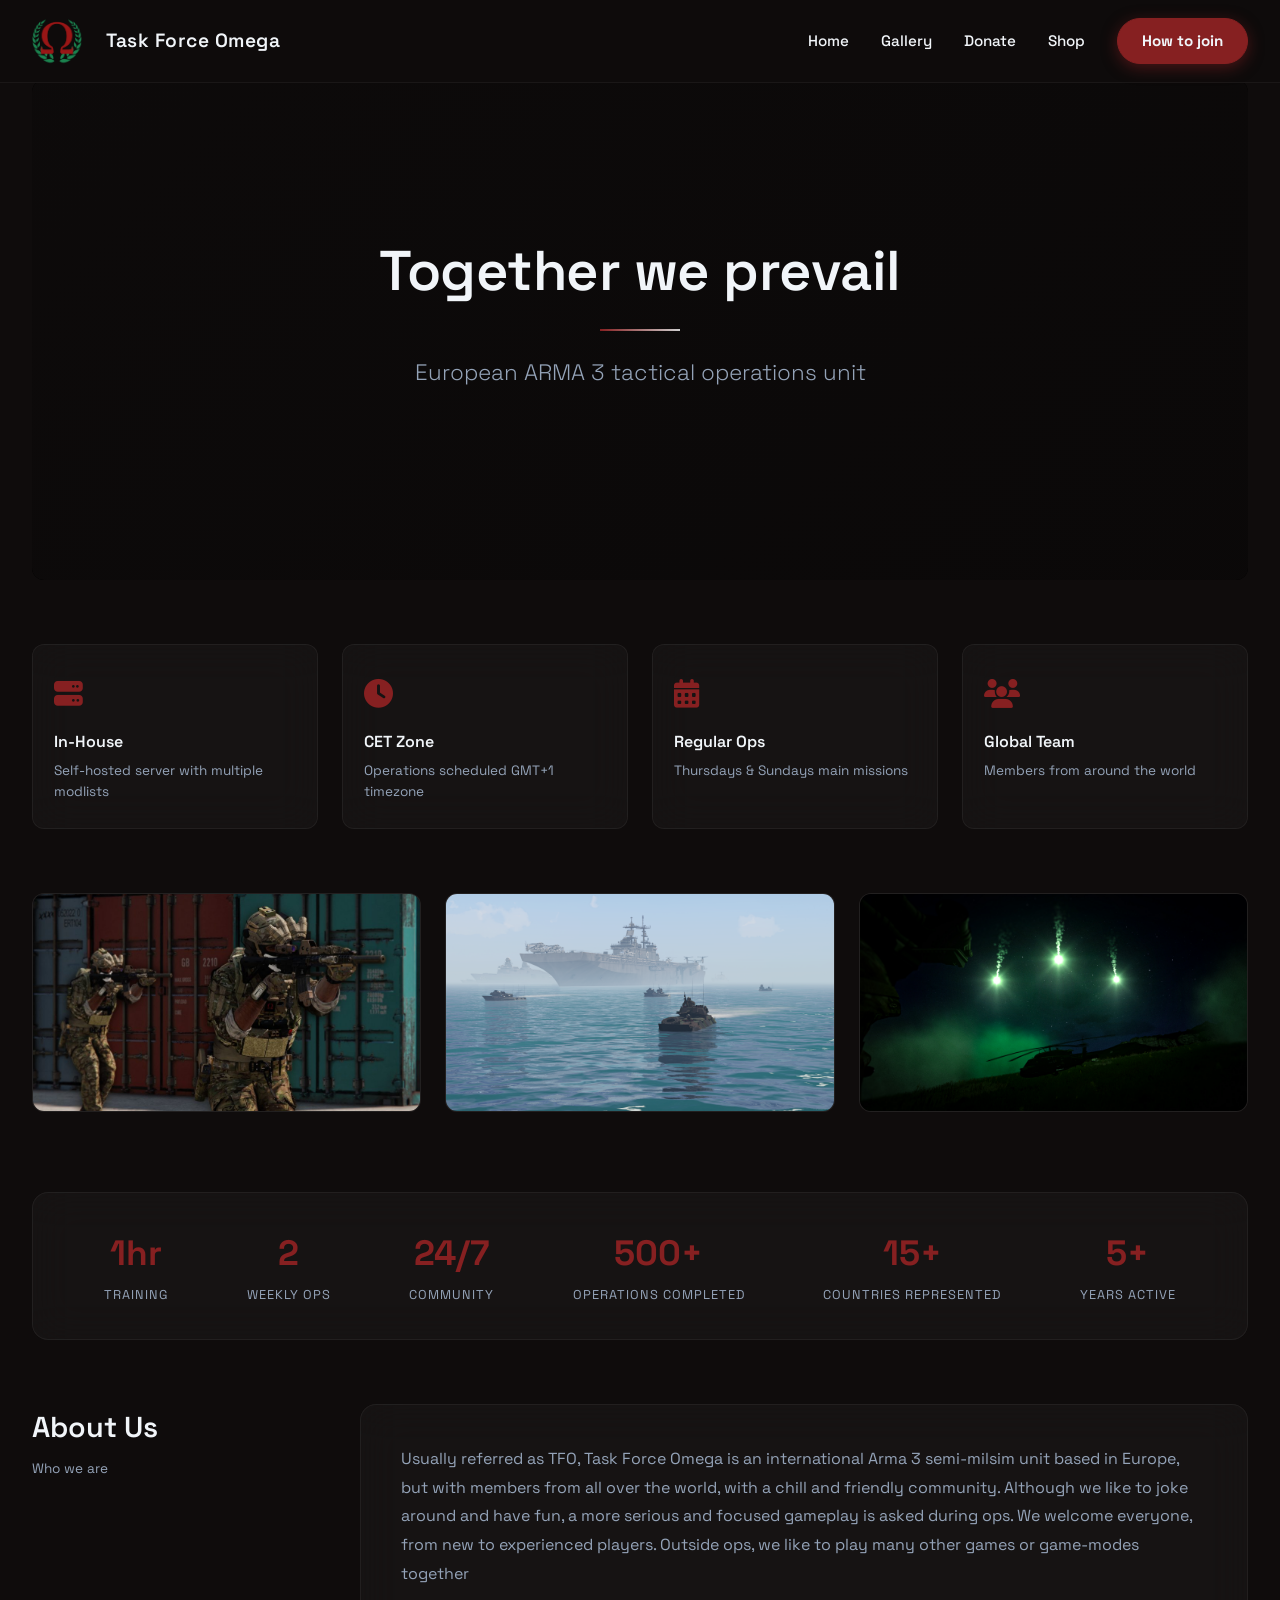
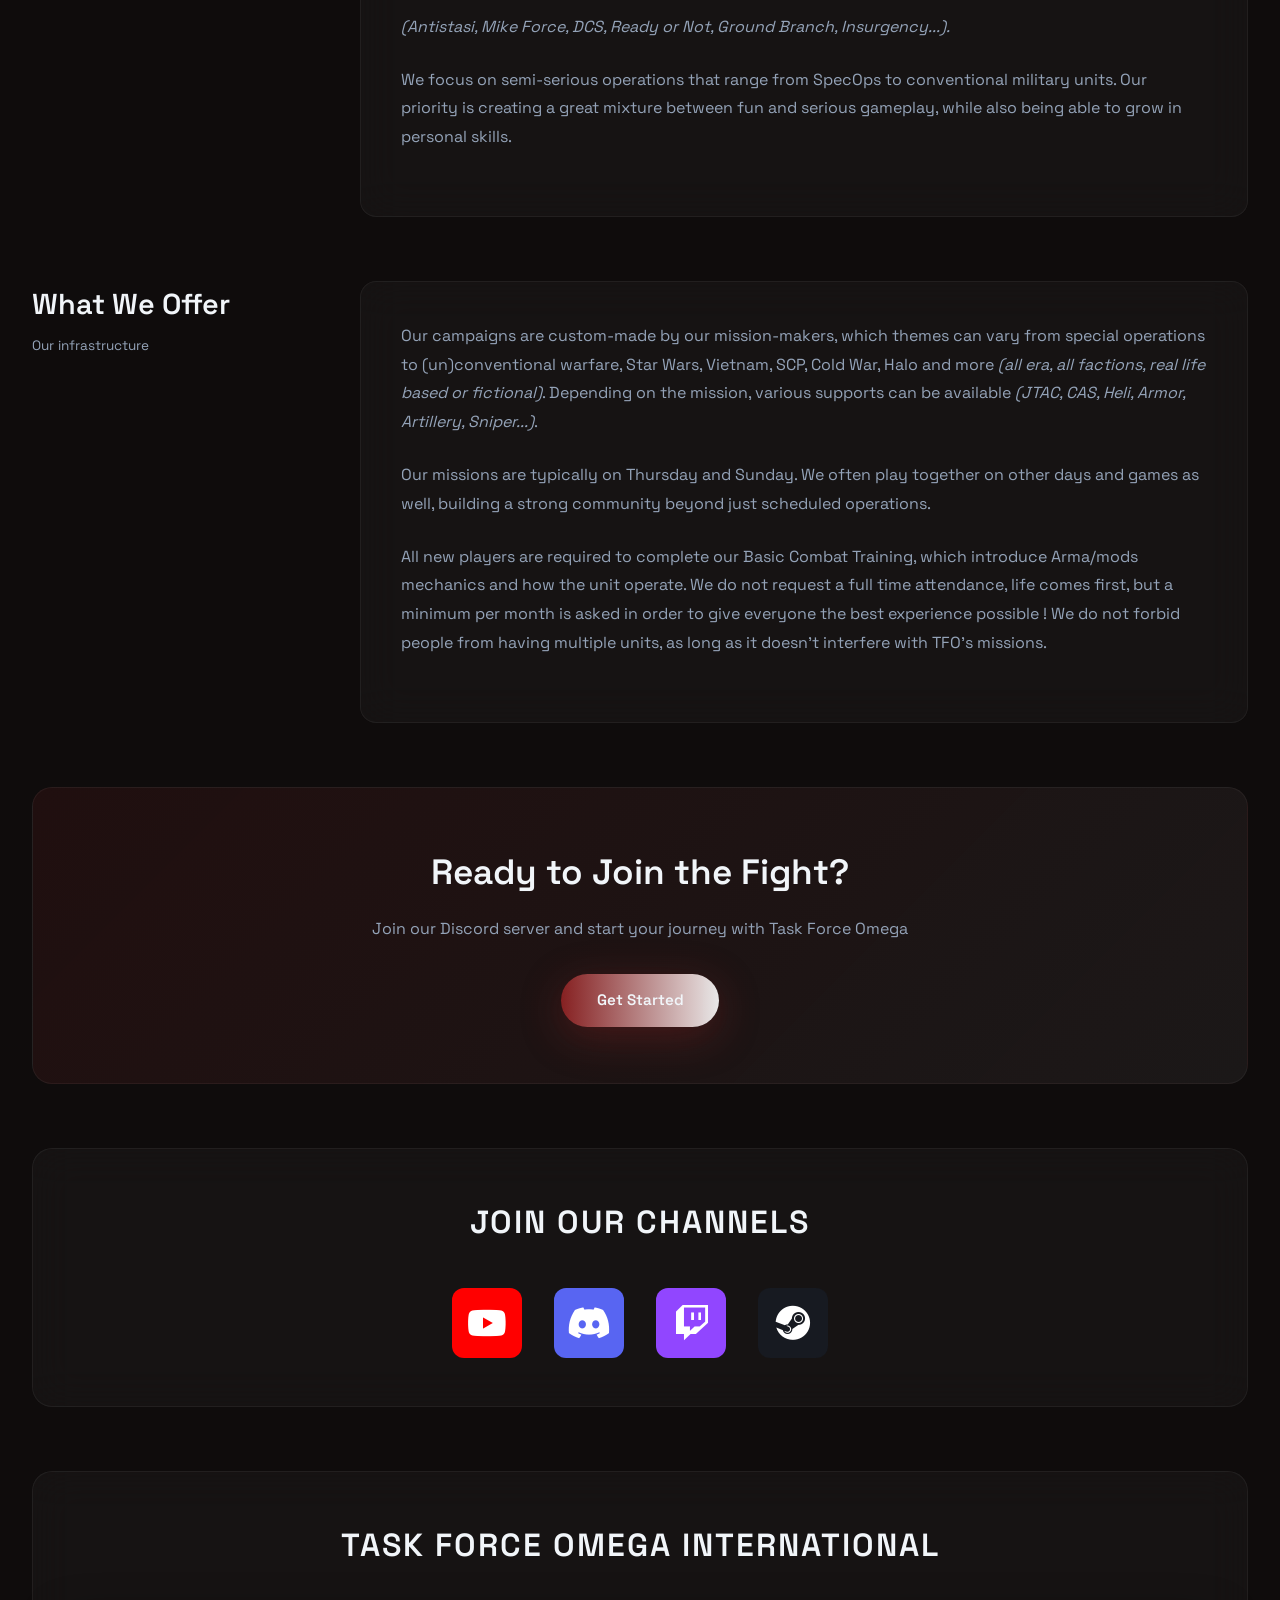
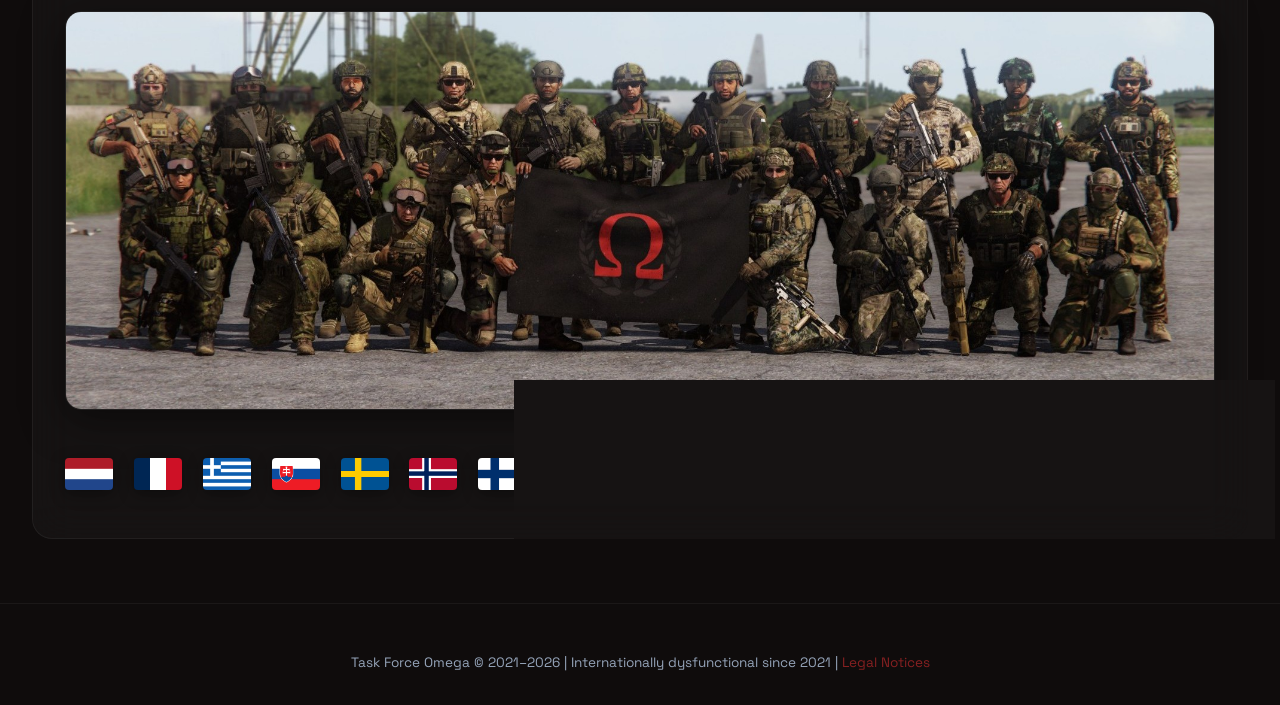
==== commit c6d70f23: "Fixed typo in join-us.html Added auto mention in signup.js Reformatted tables in README.md Fixed fav" ====
--- a/index.html
+++ b/index.html
@@ -7,7 +7,7 @@
     <title>Task Force Omega - Semi-Milsim Arma 3 Unit</title>
 
     <!-- Favicon -->
-    <link rel="shortcut icon" type="image/png" href="tfo-emoji.png">
+    <link rel="shortcut icon" type="image/png" href="assets/tfo-emoji.png">
 
     <!-- Stylesheets -->
     <link rel="stylesheet" href="styles.css">
@@ -51,7 +51,7 @@
             "name": "Task Force Omega",
             "alternateName": "TFO",
             "url": "https://taskforceomega.eu",
-            "logo": "https://taskforceomega.eu/tfo-emoji.png",
+            "logo": "https://taskforceomega.eu/assets/tfo-emoji.png",
             "description": "Task Force Omega is an international Arma 3 semi-milsim unit based in Europe, with members from all over the world.",
             "sameAs": [
                 "https://youtube.com/@taskforceomega",
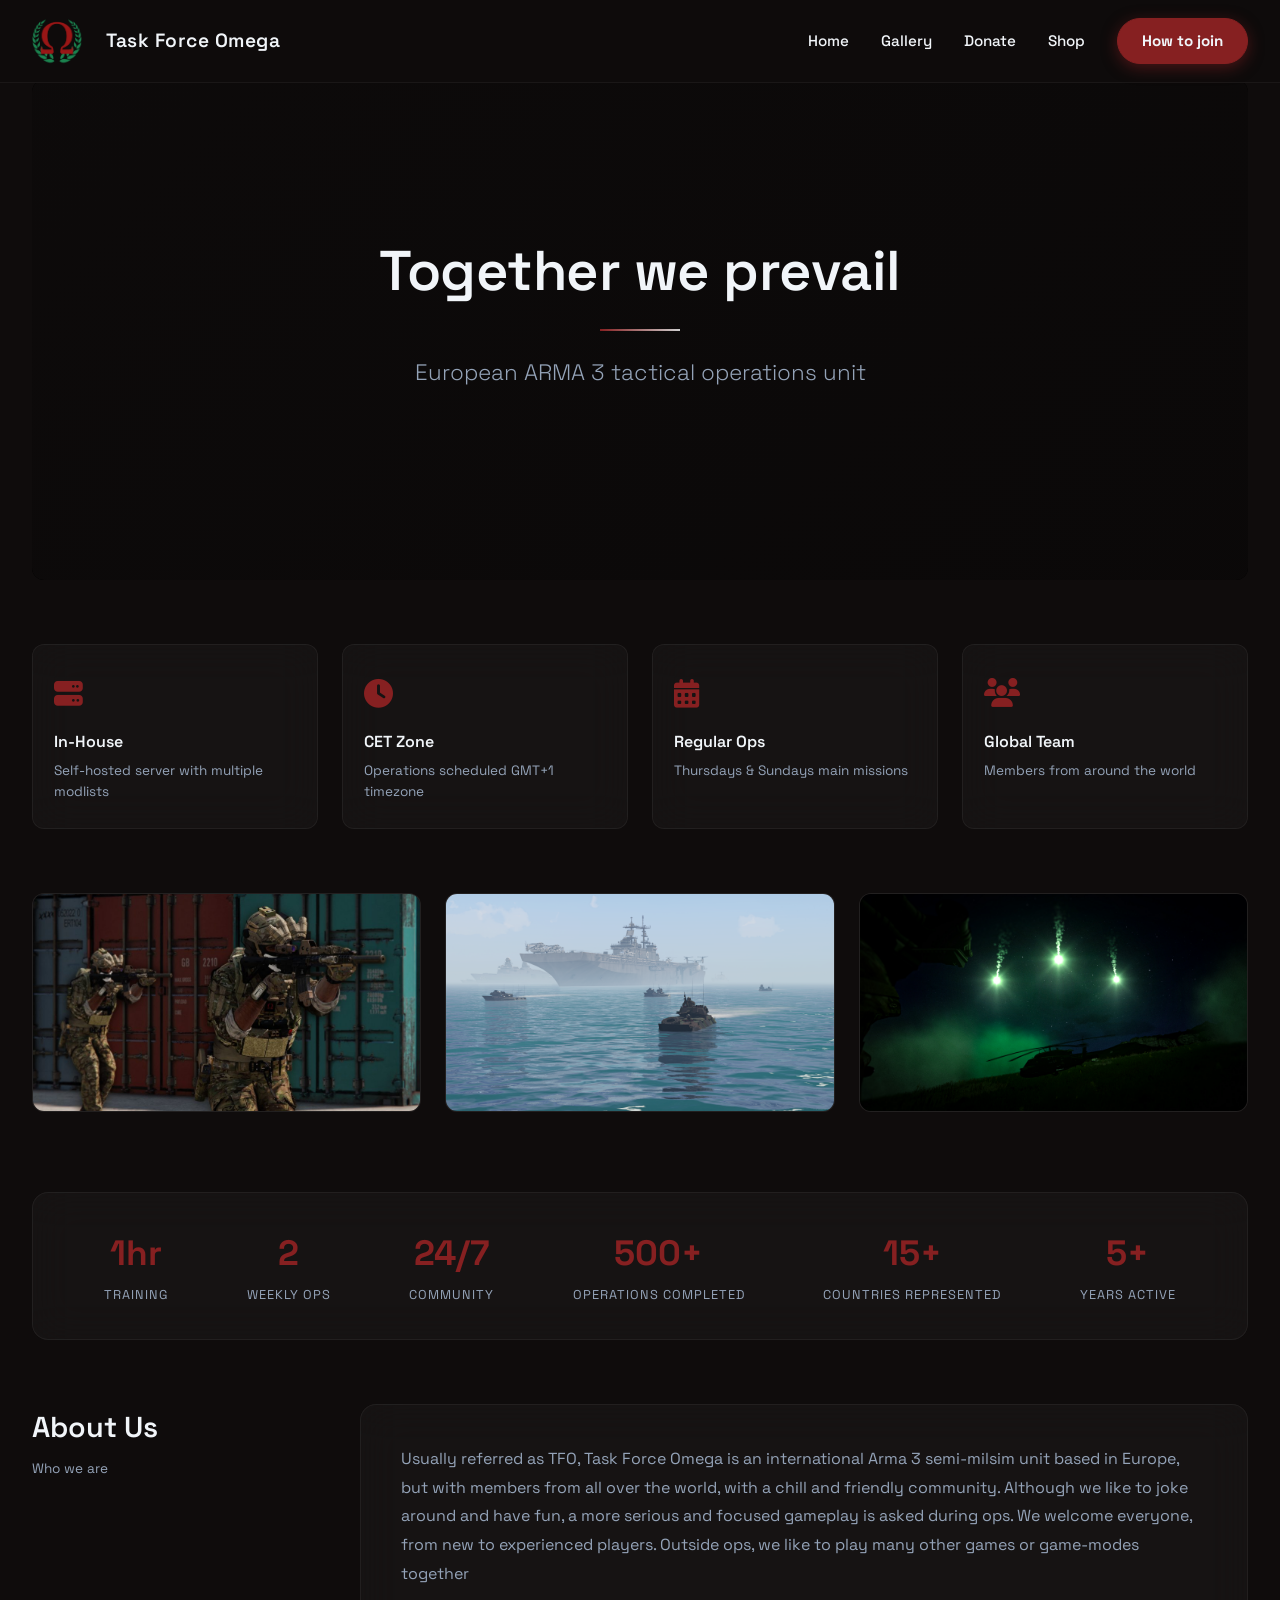
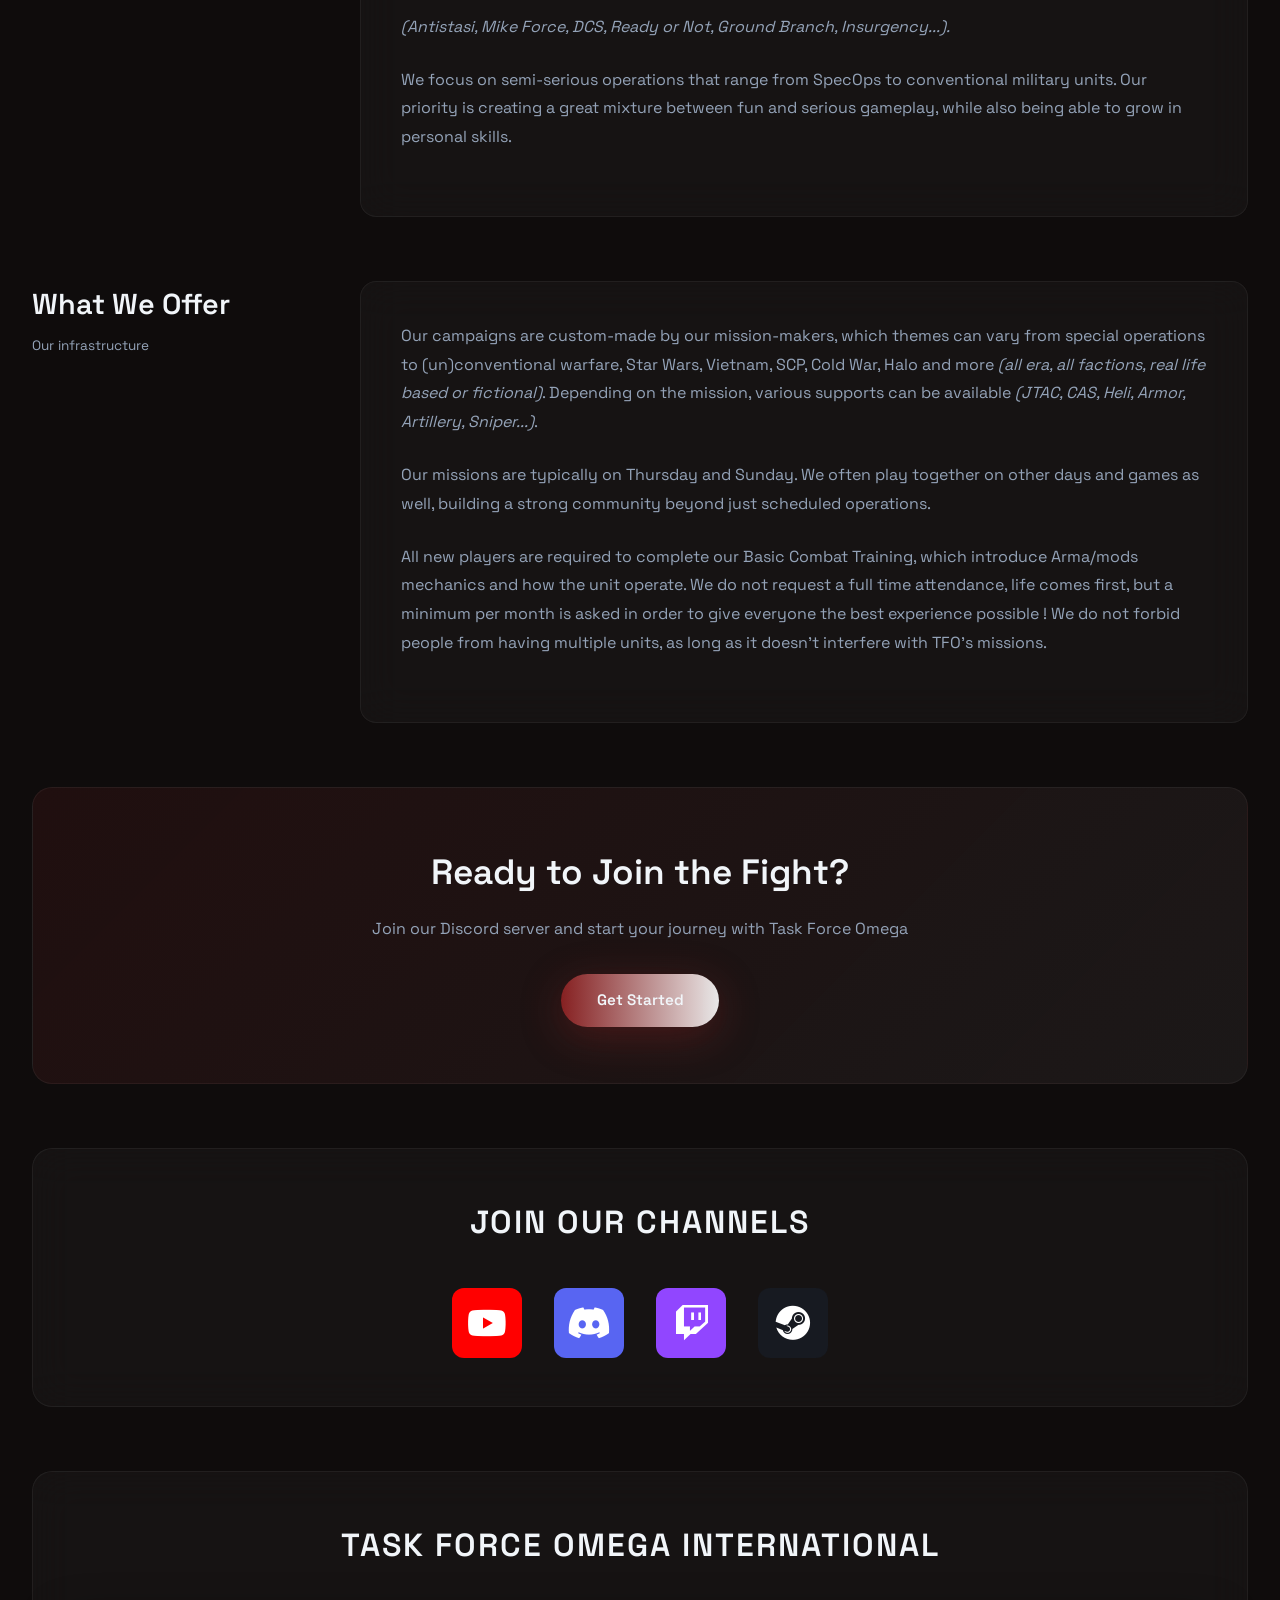
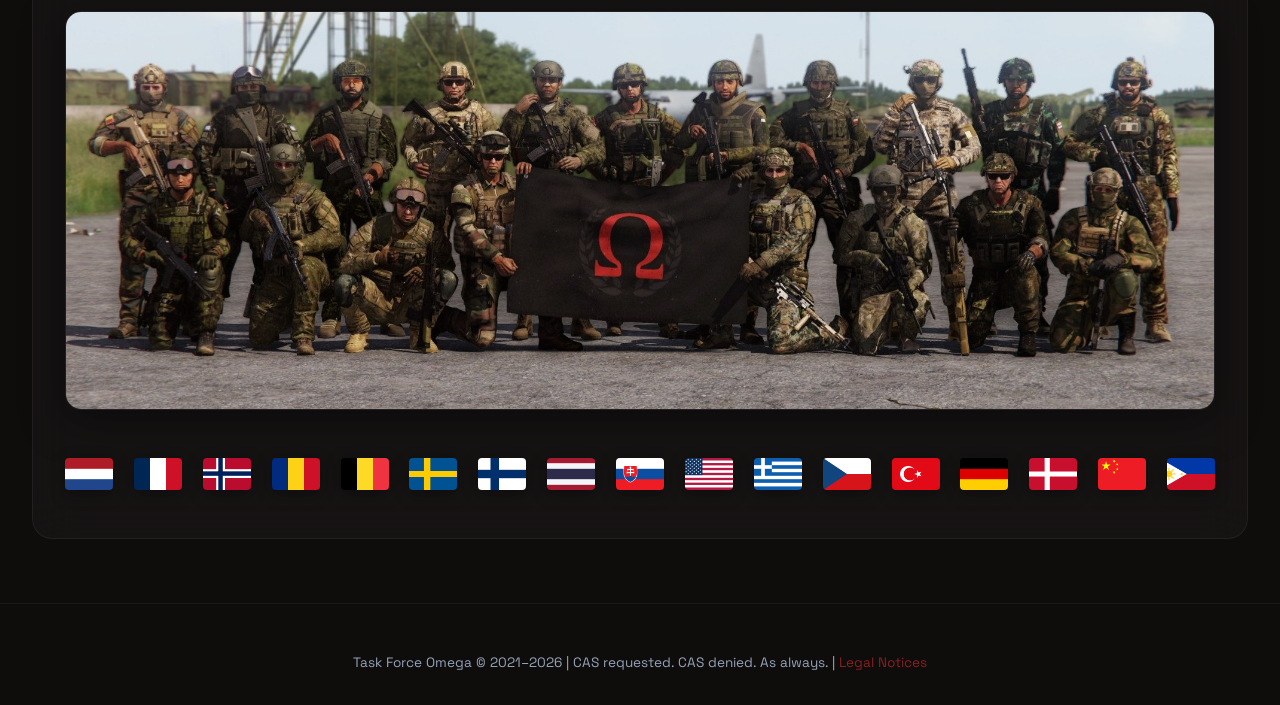
==== commit bae94ef1: "Fixed typo in join-us.html Added auto mention in signup.js Reformatted tables in README.md Fixed fav" ====
--- a/index.html
+++ b/index.html
@@ -102,7 +102,6 @@
             <iframe
                     title="Task Force Omega — Unit Showcase"
                     src="https://www.youtube.com/embed/Ne2mgo9onow?autoplay=1&mute=1&loop=1&playlist=Ne2mgo9onow&controls=0&showinfo=0&rel=0&modestbranding=1&playsinline=1"
-                    frameborder="0"
                     allow="autoplay; encrypted-media; picture-in-picture"
                     allowfullscreen>
             </iframe>
